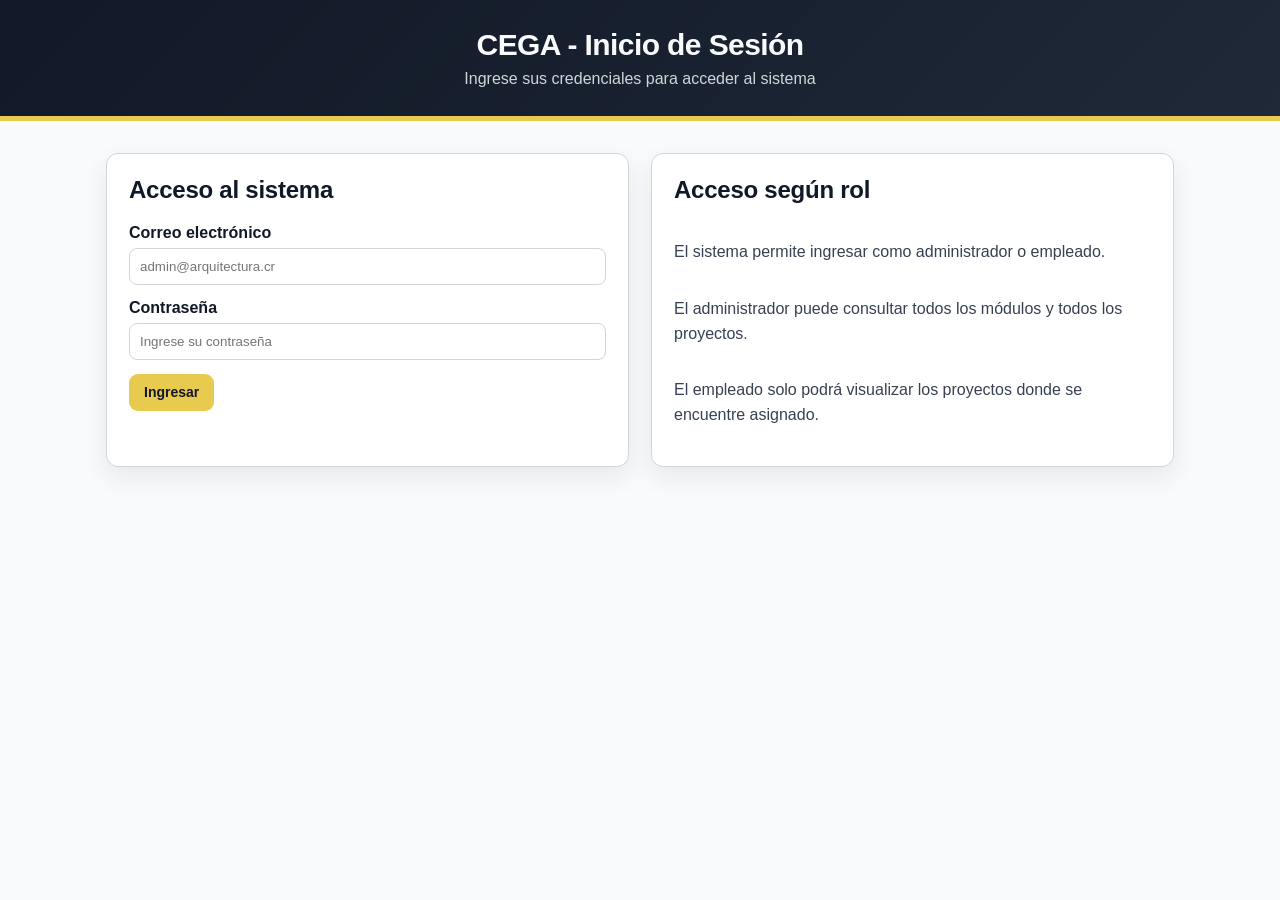
==== Arquitectura.API/wwwroot/frontend/login.html @ e9486610 "Inicio de sesion filtros aplicado a los roles" ====
﻿<!DOCTYPE html>
<html lang="es">
<head>
    <meta charset="UTF-8">
    <title>Login - CEGA</title>
    <link rel="stylesheet" href="css/styles.css">
</head>
<body>

    <header class="main-header">
        <h1>CEGA - Inicio de Sesión</h1>
        <p>Ingrese sus credenciales para acceder al sistema</p>
    </header>

    <main class="home-container">
        <section class="card">
            <h2>Acceso al sistema</h2>

            <div class="form-group">
                <label>Correo electrónico</label>
                <input type="email" id="email" placeholder="admin@arquitectura.cr">
            </div>

            <div class="form-group">
                <label>Contraseña</label>
                <input type="password" id="password" placeholder="Ingrese su contraseña">
            </div>

            <button class="btn-primary" onclick="iniciarSesion()">Ingresar</button>

            <p id="mensajeLogin" class="message"></p>
        </section>

        <section class="card">
            <h2>Acceso según rol</h2>
            <p>
                El sistema permite ingresar como administrador o empleado.
            </p>
            <p>
                El administrador puede consultar todos los módulos y todos los proyectos.
            </p>
            <p>
                El empleado solo podrá visualizar los proyectos donde se encuentre asignado.
            </p>
        </section>
    </main>

    <script src="js/auth.js"></script>

</body>
</html>
---- Arquitectura.API/wwwroot/frontend/css/styles.css ----
/* ============================================================
   CEGA - Frontend base
   Paleta oficial según DN01 Documento de Arquitectura
   Fuentes sugeridas: Inter / Roboto / Open Sans
   ============================================================ */

:root {
    --color-accent: #E8CA4E;
    --color-accent-soft: #F4DE8A;
    --color-dark: #111827;
    --color-dark-secondary: #1F2937;
    --color-muted: #374151;
    --color-bg: #F9FAFB;
    --color-border: #D1D5DB;
    --color-surface: #FFFFFF;
    --color-surface-alt: #F9FAFB;
    --color-text: #111827;
    --color-text-secondary: #374151;
    --color-success: #166534;
    --color-success-bg: #DCFCE7;
    --color-danger: #B91C1C;
    --color-danger-bg: #FEE2E2;
    --color-warning: #92400E;
    --color-warning-bg: #FEF3C7;
    --shadow-soft: 0 10px 24px rgba(17, 24, 39, 0.08);
    --radius: 12px;
}

:root[data-theme="dark"] {
    --color-bg: #111827;
    --color-surface: #1F2937;
    --color-surface-alt: #374151;
    --color-text: #F9FAFB;
    --color-text-secondary: #D1D5DB;
    --color-border: #374151;
    --color-muted: #D1D5DB;
    --color-success: #86EFAC;
    --color-success-bg: rgba(22, 101, 52, 0.24);
    --color-danger: #FCA5A5;
    --color-danger-bg: rgba(185, 28, 28, 0.22);
    --color-warning: #FDE68A;
    --color-warning-bg: rgba(146, 64, 14, 0.25);
    --shadow-soft: 0 10px 24px rgba(0, 0, 0, 0.32);
}

* {
    box-sizing: border-box;
}

html {
    min-height: 100%;
}

body {
    margin: 0;
    min-height: 100%;
    font-family: Inter, Roboto, "Open Sans", Arial, Helvetica, sans-serif;
    background: var(--color-bg);
    color: var(--color-text);
    transition: background-color 0.2s ease, color 0.2s ease;
}

.main-header {
    background: linear-gradient(135deg, var(--color-dark), var(--color-dark-secondary));
    color: #F9FAFB;
    padding: 28px 24px;
    text-align: center;
    border-bottom: 5px solid var(--color-accent);
}

.main-header h1 {
    margin: 0;
    font-size: 30px;
    font-weight: 800;
    letter-spacing: -0.02em;
}

.main-header p {
    margin: 8px 0 0;
    color: #D1D5DB;
}

.navbar {
    background: var(--color-surface);
    padding: 14px 24px;
    display: flex;
    align-items: center;
    gap: 12px;
    border-bottom: 1px solid var(--color-border);
    box-shadow: 0 2px 10px rgba(17, 24, 39, 0.04);
    position: sticky;
    top: 0;
    z-index: 10;
}

.navbar a {
    text-decoration: none;
    color: var(--color-dark-secondary);
    font-weight: 700;
    padding: 8px 10px;
    border-radius: 8px;
}

:root[data-theme="dark"] .navbar a {
    color: var(--color-accent-soft);
}

.navbar a:hover {
    background: var(--color-accent-soft);
    color: var(--color-dark);
}

.theme-toggle {
    margin-left: auto;
    width: 70px;
    min-width: 70px;
    height: 36px;
    border: 1px solid var(--color-border);
    background: var(--color-surface-alt);
    color: var(--color-text-secondary);
    border-radius: 999px;
    padding: 4px 8px;
    cursor: pointer;
    font-family: inherit;
    position: relative;
    display: inline-flex;
    align-items: center;
    justify-content: space-between;
    gap: 8px;
    box-shadow: inset 0 0 0 1px rgba(17, 24, 39, 0.04);
    overflow: hidden;
}

.theme-toggle:hover {
    border-color: var(--color-accent);
}

.theme-toggle__icon {
    position: relative;
    z-index: 2;
    width: 18px;
    height: 18px;
    display: inline-flex;
    align-items: center;
    justify-content: center;
    color: var(--color-text-secondary);
    pointer-events: none;
    transition: color 0.2s ease, opacity 0.2s ease;
}

.theme-toggle__icon svg {
    width: 16px;
    height: 16px;
    stroke: currentColor;
    fill: none;
    stroke-width: 2;
    stroke-linecap: round;
    stroke-linejoin: round;
}

.theme-toggle[data-theme-mode="light"] .theme-toggle__icon--sun,
.theme-toggle[data-theme-mode="dark"] .theme-toggle__icon--moon {
    color: var(--color-text);
}

.theme-toggle__knob {
    position: absolute;
    z-index: 1;
    top: 4px;
    left: 5px;
    width: 26px;
    height: 26px;
    border-radius: 999px;
    background: var(--color-surface);
    border: 1px solid var(--color-border);
    box-shadow: 0 3px 8px rgba(0, 0, 0, 0.18);
    transition: transform 0.2s ease;
}

:root[data-theme="dark"] .theme-toggle__knob {
    transform: translateX(33px);
}

.container {
    max-width: 1200px;
    margin: 28px auto;
    padding: 0 16px 36px;
}

.home-container {
    max-width: 1100px;
    margin: 32px auto;
    padding: 0 16px 40px;
    display: grid;
    grid-template-columns: repeat(auto-fit, minmax(260px, 1fr));
    gap: 22px;
}

.card,
.form-card,
.section-card,
.summary-card,
.table-container {
    background: var(--color-surface);
    border: 1px solid var(--color-border);
    box-shadow: var(--shadow-soft);
}

.card,
.form-card,
.section-card {
    padding: 22px;
    border-radius: var(--radius);
}

.card h2,
.form-card h2,
.section-card h2,
.actions h2,
.container h2 {
    margin-top: 0;
    color: var(--color-text);
    font-weight: 800;
    letter-spacing: -0.01em;
}

.card p,
.section-card p,
.form-card p {
    color: var(--color-text-secondary);
    line-height: 1.55;
}

.actions {
    display: flex;
    justify-content: space-between;
    align-items: center;
    margin-bottom: 18px;
    gap: 12px;
    flex-wrap: wrap;
}

.btn-primary,
.btn-secondary,
.btn-danger,
.btn-warning,
button.btn-primary,
button.btn-secondary,
button.btn-danger,
button.btn-warning {
    display: inline-block;
    padding: 10px 15px;
    border: none;
    border-radius: 9px;
    text-decoration: none;
    cursor: pointer;
    font-size: 14px;
    font-weight: 800;
    font-family: inherit;
    transition: transform 0.12s ease, filter 0.12s ease, background-color 0.12s ease;
}

.btn-primary {
    background: var(--color-accent);
    color: var(--color-dark);
}

.btn-secondary {
    background: var(--color-dark-secondary);
    color: #F9FAFB;
}

.btn-warning {
    background: var(--color-accent-soft);
    color: var(--color-dark);
}

.btn-danger {
    background: var(--color-danger);
    color: #FFFFFF;
}

.btn-primary:hover,
.btn-secondary:hover,
.btn-danger:hover,
.btn-warning:hover {
    filter: brightness(0.96);
    transform: translateY(-1px);
}

.table-container {
    overflow-x: auto;
    padding: 14px;
    border-radius: var(--radius);
}

table {
    width: 100%;
    border-collapse: collapse;
    background: var(--color-surface);
    color: var(--color-text);
}

th {
    background: var(--color-dark);
    color: #F9FAFB;
    font-weight: 800;
}

th, td {
    border: 1px solid var(--color-border);
    padding: 10px;
    text-align: left;
}

td {
    color: var(--color-text-secondary);
}

tr:nth-child(even) td {
    background: var(--color-surface-alt);
}

.form-card {
    max-width: 650px;
}

.forms-grid .form-card {
    max-width: none;
}

.form-group {
    margin-bottom: 14px;
}

label {
    display: block;
    font-weight: 800;
    margin-bottom: 6px;
    color: var(--color-text);
}

input,
textarea,
select {
    width: 100%;
    padding: 10px;
    border: 1px solid var(--color-border);
    border-radius: 8px;
    background: var(--color-surface);
    color: var(--color-text);
    font-family: inherit;
}

input:focus,
textarea:focus,
select:focus {
    outline: 3px solid rgba(232, 202, 78, 0.35);
    border-color: var(--color-accent);
}

textarea {
    min-height: 90px;
    resize: vertical;
}

.detail-grid {
    display: grid;
    grid-template-columns: 1fr 1fr;
    gap: 20px;
}

footer {
    text-align: center;
    padding: 18px 16px 24px;
    color: var(--color-text-secondary);
}

.message {
    margin-top: 12px;
    font-weight: 800;
}

.success {
    color: var(--color-success);
}

.error {
    color: var(--color-danger);
}

/* ============================================================
   Contabilidad / RNF-008
   ============================================================ */

.dashboard-grid {
    display: grid;
    grid-template-columns: repeat(auto-fit, minmax(180px, 1fr));
    gap: 18px;
    margin-bottom: 24px;
}

.summary-card {
    border-radius: var(--radius);
    padding: 20px;
    border-left: 6px solid var(--color-accent);
}

.summary-card h3 {
    margin: 0 0 10px;
    color: var(--color-text-secondary);
    font-size: 15px;
    font-weight: 800;
}

.summary-card p {
    margin: 0;
    color: var(--color-text);
    font-size: 22px;
    font-weight: 850;
}

.forms-grid,
.section-grid {
    display: grid;
    grid-template-columns: repeat(auto-fit, minmax(320px, 1fr));
    gap: 22px;
    margin-bottom: 24px;
}

.section-card {
    margin-bottom: 24px;
}

.token-box,
.form-inline {
    display: grid;
    grid-template-columns: repeat(auto-fit, minmax(210px, 1fr));
    gap: 14px;
    align-items: end;
}

.form-inline {
    margin-bottom: 14px;
}

.text-right {
    text-align: right;
}

.badge {
    display: inline-block;
    padding: 5px 10px;
    border-radius: 999px;
    background: var(--color-accent-soft);
    color: var(--color-dark);
    font-size: 12px;
    font-weight: 800;
}

hr {
    border: 0;
    border-top: 1px solid var(--color-border);
    margin: 18px 0;
}


/* Mejoras visuales: switch, textos largos y separación de botones */

.button-row,
.button-group,
.table-action-buttons,
.token-actions,
.inline-actions {
    display: flex;
    flex-wrap: wrap;
    gap: 10px;
    align-items: center;
}

.button-row {
    margin-top: 12px;
}

.table-action-buttons {
    align-items: flex-start;
    justify-content: flex-start;
}

.table-action-buttons .btn-primary,
.table-action-buttons .btn-warning,
.table-action-buttons .btn-secondary,
.table-action-buttons .btn-danger {
    margin: 0;
    white-space: nowrap;
}

.btn-primary,
.btn-secondary,
.btn-danger,
.btn-warning,
button.btn-primary,
button.btn-secondary,
button.btn-danger,
button.btn-warning {
    line-height: 1.2;
    white-space: nowrap;
}

.summary-card,
.card,
.form-card,
.section-card,
.table-container {
    min-width: 0;
}

.summary-card p {
    font-size: clamp(16px, 1.55vw, 22px);
    line-height: 1.15;
    overflow-wrap: normal;
    word-break: keep-all;
    white-space: nowrap;
}

.summary-card h3 {
    line-height: 1.25;
}

.dashboard-grid {
    grid-template-columns: repeat(auto-fit, minmax(200px, 1fr));
}

.forms-grid,
.section-grid {
    grid-template-columns: repeat(auto-fit, minmax(min(100%, 360px), 1fr));
}

.token-box {
    grid-template-columns: 1fr;
}

.token-box .form-group {
    margin-bottom: 0;
}

.token-actions .btn-primary,
.token-actions .btn-danger {
    min-width: 160px;
}

th, td {
    vertical-align: middle;
    overflow-wrap: break-word;
    word-break: normal;
}

.table-container table {
    min-width: 760px;
}

.form-card button,
.section-card > button,
.actions button {
    margin-top: 4px;
}

@media (max-width: 800px) {
    .home-container,
    .detail-grid,
    .forms-grid,
    .section-grid {
        grid-template-columns: 1fr;
    }

    .navbar {
        align-items: flex-start;
        flex-wrap: wrap;
    }

    .theme-toggle {
        margin-left: 0;
    }

    .table-container table {
        min-width: 700px;
    }

    .token-actions .btn-primary,
    .token-actions .btn-danger {
        flex: 1 1 160px;
    }
}


/* ============================================================
   Ajustes visuales finales - v8
   ============================================================ */

:root[data-theme="dark"] .navbar a:hover,
:root[data-theme="dark"] .navbar a:focus-visible {
    background: var(--color-accent);
    color: var(--color-dark);
}

:root[data-theme="dark"] .btn-danger,
:root[data-theme="dark"] button.btn-danger,
:root[data-theme="dark"] a.btn-danger {
    background: #B91C1C;
    color: #FFFFFF;
}

:root[data-theme="dark"] .btn-danger:hover,
:root[data-theme="dark"] button.btn-danger:hover,
:root[data-theme="dark"] a.btn-danger:hover {
    background: #991B1B;
    filter: none;
}

.home-container .card {
    display: flex;
    flex-direction: column;
    min-height: 250px;
}

.home-container .card h2 {
    white-space: nowrap;
    font-size: clamp(20px, 2.1vw, 24px);
}

.home-container .card p {
    flex: 1;
}

.home-container .card .btn-primary {
    align-self: flex-start;
    margin-top: auto;
}

.category-report-grid {
    grid-template-columns: 1fr;
    gap: 26px;
}

.category-report-grid .section-card {
    margin-bottom: 0;
}

.compact-table {
    overflow-x: visible;
}

.compact-table table {
    min-width: 0;
    table-layout: fixed;
}

.compact-table th,
.compact-table td {
    white-space: normal;
    overflow-wrap: anywhere;
}

.compact-table .text-right,
.compact-table td:last-child,
.compact-table th:last-child {
    text-align: right;
}

.detail-grid {
    gap: 34px;
    align-items: start;
    margin-top: 28px;
}

.detail-grid .card {
    min-height: 330px;
}

main.container > .card + .detail-grid {
    margin-top: 30px;
}

#tablaProyectos .btn-danger {
    display: inline-flex !important;
    align-items: center;
    justify-content: center;
}

@media (max-width: 900px) {
    .home-container .card h2 {
        white-space: normal;
    }

    .compact-table {
        overflow-x: auto;
    }
}
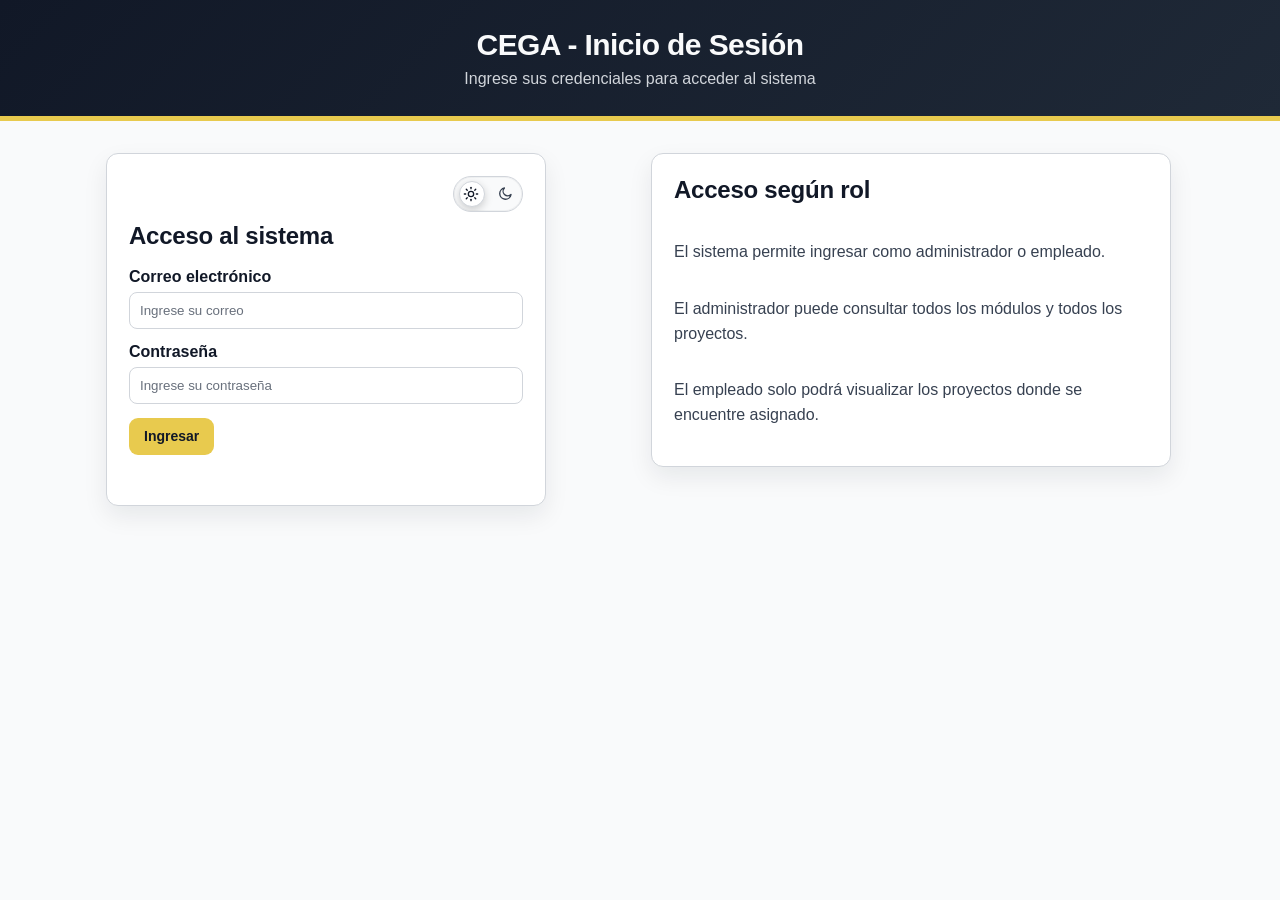
==== commit 2f18861e: "Se agrego el control de acceso por rol en tareas Se protegió el módulo de Tareas con autenticación J" ====
--- a/Arquitectura.API/wwwroot/frontend/login.html
+++ b/Arquitectura.API/wwwroot/frontend/login.html
@@ -1,9 +1,10 @@
-﻿<!DOCTYPE html>
+<!DOCTYPE html>
 <html lang="es">
 <head>
     <meta charset="UTF-8">
     <title>Login - CEGA</title>
-    <link rel="stylesheet" href="css/styles.css">
+    <script src="js/theme.js?v=17"></script>
+    <link rel="stylesheet" href="css/styles.css?v=17">
 </head>
 <body>
 
@@ -12,13 +13,16 @@
         <p>Ingrese sus credenciales para acceder al sistema</p>
     </header>
 
-    <main class="home-container">
-        <section class="card">
+    <main class="home-container login-layout">
+        <section class="card login-card">
+            <div class="login-theme-row">
+                <button class="theme-toggle" type="button" data-theme-toggle>Modo oscuro</button>
+            </div>
             <h2>Acceso al sistema</h2>
 
             <div class="form-group">
                 <label>Correo electrónico</label>
-                <input type="email" id="email" placeholder="admin@arquitectura.cr">
+                <input type="email" id="email" placeholder="Ingrese su correo">
             </div>
 
             <div class="form-group">
@@ -31,7 +35,7 @@
             <p id="mensajeLogin" class="message"></p>
         </section>
 
-        <section class="card">
+        <section class="card login-help-card">
             <h2>Acceso según rol</h2>
             <p>
                 El sistema permite ingresar como administrador o empleado.
@@ -45,7 +49,7 @@
         </section>
     </main>
 
-    <script src="js/auth.js"></script>
+    <script src="js/auth.js?v=17"></script>
 
 </body>
 </html>
--- a/Arquitectura.API/wwwroot/frontend/css/styles.css
+++ b/Arquitectura.API/wwwroot/frontend/css/styles.css
@@ -696,3 +696,283 @@
         overflow-x: auto;
     }
 }
+
+
+/* ============================================================
+   Ajustes v16 - Header, sesión y login
+   ============================================================ */
+
+.navbar {
+    min-height: 62px;
+    padding: 12px 26px;
+    gap: 10px;
+    flex-wrap: nowrap;
+}
+
+.navbar a {
+    color: var(--color-text);
+    line-height: 1;
+}
+
+:root[data-theme="dark"] .navbar a {
+    color: #F4DE8A;
+}
+
+.navbar a:hover {
+    background: rgba(232, 202, 78, 0.18);
+    color: var(--color-text);
+}
+
+:root[data-theme="dark"] .navbar a:hover {
+    background: rgba(244, 222, 138, 0.18);
+    color: #FFFFFF;
+}
+
+.navbar .theme-toggle {
+    margin-left: auto;
+    flex: 0 0 auto;
+}
+
+#usuarioSesion {
+    margin-left: 8px !important;
+    display: flex;
+    align-items: center;
+    justify-content: flex-end;
+    gap: 12px;
+    flex: 0 0 auto;
+    min-width: 0;
+}
+
+.session-box {
+    display: flex;
+    align-items: center;
+    gap: 12px;
+    padding: 6px 8px 6px 12px;
+    border-radius: 999px;
+    background: rgba(232, 202, 78, 0.10);
+    border: 1px solid rgba(232, 202, 78, 0.28);
+    white-space: nowrap;
+}
+
+:root[data-theme="dark"] .session-box {
+    background: rgba(244, 222, 138, 0.09);
+    border-color: rgba(244, 222, 138, 0.22);
+}
+
+.session-user {
+    display: flex;
+    align-items: baseline;
+    gap: 6px;
+    color: var(--color-text);
+    font-size: 14px;
+}
+
+.session-name {
+    font-weight: 850;
+}
+
+.session-role {
+    color: var(--color-text-secondary);
+    font-weight: 700;
+}
+
+.session-separator {
+    color: var(--color-border);
+}
+
+.session-box .btn-danger {
+    padding: 8px 13px;
+    border-radius: 9px;
+    font-size: 13px;
+    background: #DC2626;
+    color: #FFFFFF;
+}
+
+.session-box .btn-danger:hover {
+    background: #B91C1C;
+}
+
+.login-theme-row {
+    display: flex;
+    justify-content: flex-end;
+    margin-bottom: 14px;
+}
+
+.login-card {
+    max-width: 440px;
+}
+
+.login-card h2 {
+    margin-bottom: 18px;
+}
+
+.login-layout {
+    align-items: start;
+}
+
+.login-help-card {
+    max-width: 520px;
+}
+
+@media (max-width: 820px) {
+    .navbar {
+        flex-wrap: wrap;
+        justify-content: center;
+    }
+
+    .navbar .theme-toggle {
+        margin-left: 0;
+    }
+
+    #usuarioSesion {
+        width: 100%;
+        justify-content: center;
+        margin-left: 0 !important;
+    }
+
+    .session-box {
+        flex-wrap: wrap;
+        justify-content: center;
+        border-radius: 14px;
+        width: 100%;
+    }
+
+    .session-user {
+        white-space: normal;
+        text-align: center;
+    }
+}
+
+
+
+/* ============================================================
+   Ajustes v17 - Header, sesión y footer profesional
+   ============================================================ */
+
+.navbar {
+    display: flex;
+    align-items: center;
+    justify-content: space-between;
+    gap: 18px;
+    padding: 12px 24px;
+}
+
+.navbar-left {
+    display: flex;
+    align-items: center;
+    gap: 14px;
+    flex-wrap: wrap;
+}
+
+.navbar-right {
+    margin-left: auto;
+    display: flex;
+    align-items: center;
+    justify-content: flex-end;
+    gap: 12px;
+    min-width: 0;
+}
+
+.navbar-right .theme-toggle,
+.login-theme-row .theme-toggle {
+    margin-left: 0;
+}
+
+#usuarioSesion {
+    margin-left: 0;
+    display: flex;
+    align-items: center;
+    justify-content: flex-end;
+}
+
+.session-box {
+    display: flex;
+    align-items: center;
+    gap: 12px;
+    background: rgba(232, 202, 78, 0.08);
+    border: 1px solid rgba(232, 202, 78, 0.18);
+    border-radius: 999px;
+    padding: 6px 8px 6px 14px;
+    white-space: nowrap;
+}
+
+.session-user {
+    display: flex;
+    align-items: center;
+    gap: 7px;
+    color: var(--color-text);
+    font-size: 14px;
+}
+
+.session-name {
+    font-weight: 800;
+}
+
+.session-role {
+    color: var(--color-text-secondary);
+    font-weight: 700;
+}
+
+.session-separator {
+    color: var(--color-border);
+}
+
+.session-box .btn-danger {
+    padding: 8px 14px;
+    border-radius: 999px;
+    font-size: 14px;
+    line-height: 1;
+}
+
+.theme-toggle {
+    flex: 0 0 auto;
+}
+
+footer {
+    margin-top: 40px;
+    padding: 22px 16px;
+    text-align: center;
+    color: var(--color-text-secondary);
+    border-top: 1px solid var(--color-border);
+    background: var(--color-surface);
+    font-weight: 600;
+}
+
+footer p {
+    margin: 0;
+}
+
+.login-theme-row {
+    display: flex;
+    justify-content: flex-end;
+    margin-bottom: 10px;
+}
+
+.login-card input::placeholder {
+    color: var(--color-text-secondary);
+    opacity: 0.75;
+}
+
+@media (max-width: 820px) {
+    .navbar {
+        align-items: flex-start;
+    }
+
+    .navbar-left,
+    .navbar-right {
+        width: 100%;
+        justify-content: space-between;
+    }
+
+    .navbar-right {
+        margin-left: 0;
+        flex-wrap: wrap;
+    }
+
+    .session-box {
+        border-radius: 14px;
+        flex-wrap: wrap;
+        justify-content: flex-end;
+        white-space: normal;
+    }
+}
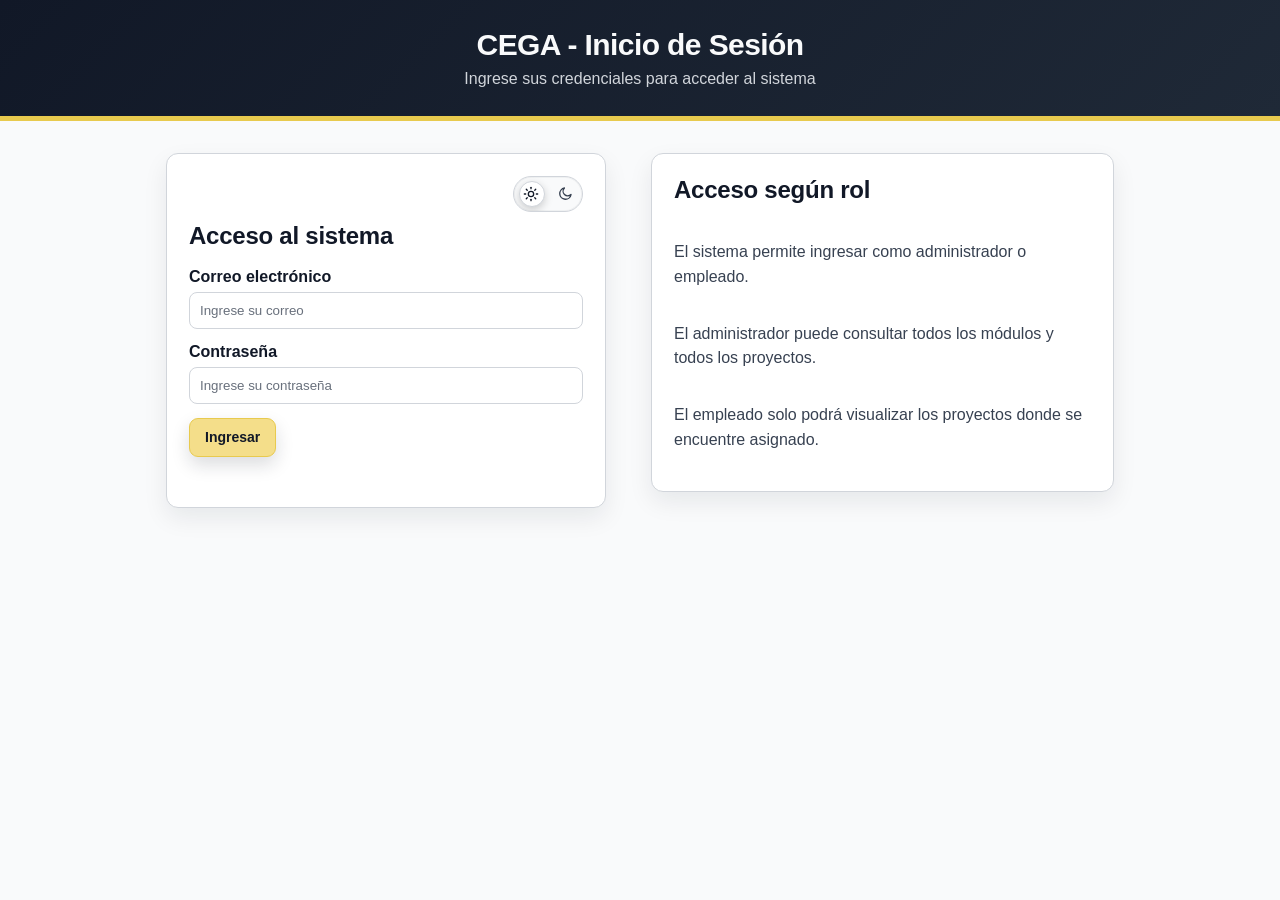
==== commit f5887040: "Finaliza script SQL, Azure SQL y rediseño visual del frontend Se rediseñó el inicio como dashboard a" ====
--- a/Arquitectura.API/wwwroot/frontend/login.html
+++ b/Arquitectura.API/wwwroot/frontend/login.html
@@ -3,8 +3,8 @@
 <head>
     <meta charset="UTF-8">
     <title>Login - CEGA</title>
-    <script src="js/theme.js?v=17"></script>
-    <link rel="stylesheet" href="css/styles.css?v=17">
+    <script src="js/theme.js?v=37"></script>
+    <link rel="stylesheet" href="css/styles.css?v=37">
 </head>
 <body>
 
@@ -49,7 +49,7 @@
         </section>
     </main>
 
-    <script src="js/auth.js?v=17"></script>
+    <script src="js/auth.js?v=37"></script>
 
 </body>
 </html>
--- a/Arquitectura.API/wwwroot/frontend/css/styles.css
+++ b/Arquitectura.API/wwwroot/frontend/css/styles.css
@@ -976,3 +976,1781 @@
         white-space: normal;
     }
 }
+
+
+/* ============================================================
+   Ajustes v23 - Proyectos completos, contabilidad empleados e inicio
+   ============================================================ */
+
+.home-container {
+    max-width: 980px;
+    grid-template-columns: repeat(auto-fit, minmax(320px, 1fr));
+}
+
+.home-container .card {
+    min-height: 230px;
+}
+
+.project-full-view .container {
+    max-width: 1400px;
+}
+
+.project-full-view .form-card,
+.project-full-view .card,
+.project-full-view .section-card {
+    width: 100%;
+}
+
+.project-full-view .detail-grid,
+.project-detail-full {
+    grid-template-columns: 1fr;
+}
+
+.project-full-view .table-container {
+    overflow-x: visible;
+}
+
+.project-full-view .table-container table {
+    min-width: 0;
+    table-layout: auto;
+}
+
+.project-full-view th,
+.project-full-view td {
+    white-space: normal;
+    overflow-wrap: anywhere;
+}
+
+#seccionRegistroMovimientos {
+    margin-top: 24px;
+}
+
+.btn-small {
+    padding: 7px 10px !important;
+    font-size: 12px !important;
+    border-radius: 8px !important;
+}
+
+.table-container td .btn-small {
+    margin: 2px 0;
+}
+
+@media (max-width: 900px) {
+    .project-full-view .table-container {
+        overflow-x: auto;
+    }
+
+    .project-full-view .table-container table {
+        min-width: 700px;
+    }
+}
+
+
+/* ============================================================
+   Ajustes v24 - Inicio, crear proyecto y vista completa
+   ============================================================ */
+
+.home-clean {
+    max-width: 980px;
+    justify-content: center;
+}
+
+.home-clean .card {
+    min-height: 230px;
+}
+
+.project-page-container {
+    max-width: 1400px;
+    width: 100%;
+    margin-left: auto;
+    margin-right: auto;
+}
+
+.project-create-view .project-create-card {
+    max-width: none;
+    width: 100%;
+    margin: 0 auto;
+}
+
+.section-heading h2 {
+    margin-bottom: 6px;
+}
+
+.section-heading p {
+    margin-top: 0;
+}
+
+.section-heading-spaced {
+    margin-top: 28px;
+}
+
+.project-form-grid {
+    display: grid;
+    grid-template-columns: minmax(260px, 1fr) minmax(220px, 360px);
+    gap: 18px 24px;
+    align-items: start;
+}
+
+.project-form-grid .full-span {
+    grid-column: 1 / -1;
+}
+
+.project-create-view textarea {
+    min-height: 135px;
+}
+
+.project-create-view .project-table-container,
+.project-full-view .table-container {
+    width: 100%;
+    overflow-x: visible;
+}
+
+.project-create-view .project-table-container table,
+.project-full-view .table-container table {
+    min-width: 0;
+    width: 100%;
+    table-layout: auto;
+}
+
+.project-create-view .project-table-container th,
+.project-create-view .project-table-container td,
+.project-full-view .table-container th,
+.project-full-view .table-container td {
+    white-space: normal;
+    overflow-wrap: anywhere;
+}
+
+.project-actions-row {
+    margin-top: 18px;
+    display: flex;
+    align-items: center;
+    gap: 12px;
+    flex-wrap: wrap;
+}
+
+@media (max-width: 900px) {
+    .project-form-grid {
+        grid-template-columns: 1fr;
+    }
+
+    .project-create-view .project-table-container,
+    .project-full-view .table-container {
+        overflow-x: auto;
+    }
+
+    .project-create-view .project-table-container table,
+    .project-full-view .table-container table {
+        min-width: 700px;
+    }
+}
+
+
+/* ============================================================
+   Ajustes v25 - Footer siempre al pie de la página
+   ============================================================ */
+
+html {
+    min-height: 100%;
+}
+
+body {
+    min-height: 100vh;
+    display: flex;
+    flex-direction: column;
+}
+
+.main-header,
+.navbar,
+footer {
+    flex-shrink: 0;
+}
+
+main,
+.container,
+.home-container {
+    flex: 1 0 auto;
+}
+
+footer {
+    margin-top: auto;
+}
+
+
+/* ============================================================
+   Ajustes v26 - Evitar cards estiradas en Inicio
+   ============================================================ */
+
+.home-container.home-clean {
+    flex: 1 0 auto;
+    align-content: start;
+    align-items: start;
+    padding-top: 28px;
+}
+
+.home-container.home-clean .card {
+    min-height: 230px;
+    height: auto;
+    align-self: start;
+}
+
+.home-container.home-clean .card p {
+    flex: 0 0 auto;
+}
+
+.home-container.home-clean .card .btn-primary {
+    margin-top: 24px;
+}
+
+
+/* ============================================================
+   Ajustes v27 - Formularios anchos y sin slider innecesario
+   ============================================================ */
+
+.wide-form-view .container,
+.project-full-view .container {
+    max-width: 1400px;
+    width: 100%;
+    margin-left: auto;
+    margin-right: auto;
+}
+
+.wide-form-card,
+.project-edit-card {
+    max-width: none !important;
+    width: 100%;
+    margin: 0 auto;
+}
+
+.wide-form-grid,
+.project-edit-grid {
+    display: grid;
+    grid-template-columns: repeat(2, minmax(260px, 1fr));
+    gap: 18px 24px;
+    align-items: start;
+}
+
+.wide-form-grid .full-span,
+.project-edit-grid .full-span {
+    grid-column: 1 / -1;
+}
+
+.wide-form-view textarea,
+.project-full-view textarea {
+    min-height: 135px;
+}
+
+.form-actions-row {
+    margin-top: 18px;
+    display: flex;
+    align-items: center;
+    gap: 12px;
+    flex-wrap: wrap;
+}
+
+.wide-form-view .table-container,
+.project-full-view .table-container {
+    width: 100%;
+    overflow-x: visible;
+}
+
+.wide-form-view .table-container table,
+.project-full-view .table-container table {
+    min-width: 0;
+    width: 100%;
+    table-layout: auto;
+}
+
+.wide-form-view .table-container th,
+.wide-form-view .table-container td,
+.project-full-view .table-container th,
+.project-full-view .table-container td {
+    white-space: normal;
+    overflow-wrap: anywhere;
+}
+
+.document-card {
+    margin-top: 24px;
+}
+
+@media (max-width: 900px) {
+    .wide-form-grid,
+    .project-edit-grid {
+        grid-template-columns: 1fr;
+    }
+
+    .wide-form-view .table-container,
+    .project-full-view .table-container {
+        overflow-x: auto;
+    }
+
+    .wide-form-view .table-container table,
+    .project-full-view .table-container table {
+        min-width: 700px;
+    }
+}
+
+
+/* ============================================================
+   Ajustes v28 - Dashboard analítico
+   ============================================================ */
+
+.dashboard-analytics-page .main-header {
+    display: none;
+}
+
+.dashboard-analytics-page {
+    background:
+        radial-gradient(circle at top left, rgba(232, 202, 78, 0.10), transparent 34%),
+        var(--color-bg);
+}
+
+.dashboard-navbar {
+    position: sticky;
+    top: 0;
+}
+
+.dashboard-shell {
+    width: min(1480px, calc(100% - 40px));
+    margin: 0 auto;
+    padding: 28px 0 46px;
+    flex: 1 0 auto;
+}
+
+.dashboard-hero {
+    display: flex;
+    align-items: center;
+    justify-content: space-between;
+    gap: 24px;
+    padding: 26px;
+    border-radius: 22px;
+    background:
+        linear-gradient(135deg, rgba(232, 202, 78, 0.16), transparent 38%),
+        linear-gradient(135deg, var(--color-surface), var(--color-surface-alt));
+    border: 1px solid var(--color-border);
+    box-shadow: var(--shadow-soft);
+    margin-bottom: 22px;
+}
+
+.dashboard-hero .eyebrow {
+    margin: 0 0 8px;
+    color: var(--color-accent);
+    font-weight: 900;
+    letter-spacing: 0.08em;
+    text-transform: uppercase;
+    font-size: 12px;
+}
+
+.dashboard-hero h1 {
+    margin: 0;
+    font-size: clamp(28px, 3vw, 44px);
+    letter-spacing: -0.04em;
+    color: var(--color-text);
+}
+
+.dashboard-hero p {
+    margin: 8px 0 0;
+    color: var(--color-text-secondary);
+    max-width: 700px;
+}
+
+.dashboard-hero-actions {
+    display: flex;
+    gap: 12px;
+    flex-wrap: wrap;
+    justify-content: flex-end;
+}
+
+.analytics-kpi-grid {
+    display: grid;
+    grid-template-columns: repeat(5, minmax(180px, 1fr));
+    gap: 16px;
+    margin-bottom: 18px;
+}
+
+.analytics-kpi-card {
+    display: flex;
+    gap: 14px;
+    align-items: flex-start;
+    padding: 18px;
+    border-radius: 18px;
+    background: var(--color-surface);
+    border: 1px solid var(--color-border);
+    box-shadow: var(--shadow-soft);
+    min-width: 0;
+}
+
+.analytics-kpi-highlight {
+    background:
+        linear-gradient(135deg, rgba(232, 202, 78, 0.85), rgba(244, 222, 138, 0.88));
+    color: #111827;
+    border-color: rgba(232, 202, 78, 0.75);
+}
+
+.analytics-kpi-card p {
+    margin: 0 0 6px;
+    color: var(--color-text-secondary);
+    font-weight: 800;
+    font-size: 13px;
+}
+
+.analytics-kpi-highlight p,
+.analytics-kpi-highlight small {
+    color: rgba(17, 24, 39, 0.72);
+}
+
+.analytics-kpi-card h2 {
+    margin: 0;
+    font-size: clamp(22px, 2vw, 30px);
+    color: inherit;
+    letter-spacing: -0.03em;
+    white-space: nowrap;
+}
+
+.analytics-kpi-card small {
+    display: block;
+    margin-top: 7px;
+    color: var(--color-text-secondary);
+    font-weight: 700;
+    line-height: 1.3;
+}
+
+.kpi-icon {
+    width: 38px;
+    height: 38px;
+    border-radius: 14px;
+    display: inline-flex;
+    align-items: center;
+    justify-content: center;
+    background: rgba(232, 202, 78, 0.16);
+    color: var(--color-accent);
+    font-weight: 900;
+    flex: 0 0 auto;
+}
+
+.kpi-success {
+    background: var(--color-success-bg);
+    color: var(--color-success);
+}
+
+.kpi-danger {
+    background: var(--color-danger-bg);
+    color: var(--color-danger);
+}
+
+.analytics-layout {
+    display: grid;
+    grid-template-columns: 1.35fr 0.85fr 0.85fr;
+    gap: 18px;
+    align-items: start;
+}
+
+.analytics-panel {
+    background: var(--color-surface);
+    border: 1px solid var(--color-border);
+    box-shadow: var(--shadow-soft);
+    border-radius: 18px;
+    padding: 18px;
+    min-width: 0;
+}
+
+.analytics-panel-wide {
+    grid-column: span 2;
+}
+
+.panel-header {
+    display: flex;
+    align-items: flex-start;
+    justify-content: space-between;
+    gap: 12px;
+    margin-bottom: 14px;
+}
+
+.panel-header h2 {
+    margin: 0 0 4px;
+    font-size: 18px;
+    color: var(--color-text);
+    letter-spacing: -0.02em;
+}
+
+.panel-header p {
+    margin: 0;
+    color: var(--color-text-secondary);
+    font-size: 13px;
+    line-height: 1.35;
+}
+
+.panel-header a,
+.panel-badge {
+    font-size: 12px;
+    font-weight: 900;
+    color: var(--color-dark);
+    background: var(--color-accent);
+    border-radius: 999px;
+    padding: 7px 10px;
+    text-decoration: none;
+    white-space: nowrap;
+}
+
+.chart-box {
+    height: 315px;
+    position: relative;
+}
+
+.chart-box-small {
+    height: 265px;
+}
+
+.analytics-table-wrap {
+    overflow-x: auto;
+}
+
+.analytics-table {
+    min-width: 620px;
+    width: 100%;
+    border-collapse: collapse;
+}
+
+.analytics-table th {
+    background: transparent;
+    color: var(--color-text-secondary);
+    border: none;
+    border-bottom: 1px solid var(--color-border);
+    font-size: 12px;
+    text-transform: uppercase;
+    letter-spacing: 0.04em;
+}
+
+.analytics-table td {
+    border: none;
+    border-bottom: 1px solid var(--color-border);
+    color: var(--color-text);
+}
+
+.analytics-table td small {
+    display: block;
+    margin-top: 4px;
+    color: var(--color-text-secondary);
+}
+
+.analytics-status {
+    display: inline-flex;
+    padding: 6px 9px;
+    border-radius: 999px;
+    background: rgba(232, 202, 78, 0.14);
+    color: var(--color-text);
+    font-weight: 800;
+    font-size: 12px;
+}
+
+.activity-list,
+.status-list {
+    display: flex;
+    flex-direction: column;
+    gap: 12px;
+}
+
+.activity-item {
+    display: grid;
+    grid-template-columns: auto 1fr auto;
+    gap: 12px;
+    align-items: start;
+    padding: 12px;
+    border-radius: 14px;
+    background: var(--color-surface-alt);
+    border: 1px solid var(--color-border);
+}
+
+.activity-item strong {
+    color: var(--color-text);
+}
+
+.activity-item p,
+.activity-item small {
+    margin: 3px 0 0;
+    color: var(--color-text-secondary);
+    line-height: 1.25;
+}
+
+.activity-item b {
+    color: var(--color-text);
+    white-space: nowrap;
+}
+
+.activity-dot {
+    width: 12px;
+    height: 12px;
+    border-radius: 999px;
+    margin-top: 4px;
+    background: var(--color-accent);
+}
+
+.activity-income {
+    background: var(--color-success);
+}
+
+.activity-expense {
+    background: var(--color-danger);
+}
+
+.status-row {
+    display: flex;
+    justify-content: space-between;
+    align-items: center;
+    gap: 12px;
+    padding: 14px;
+    border-radius: 14px;
+    background: var(--color-surface-alt);
+    border: 1px solid var(--color-border);
+    color: var(--color-text);
+    font-weight: 800;
+}
+
+.status-row strong {
+    background: var(--color-accent);
+    color: var(--color-dark);
+    min-width: 34px;
+    height: 34px;
+    border-radius: 999px;
+    display: inline-flex;
+    align-items: center;
+    justify-content: center;
+}
+
+:root[data-theme="dark"] .dashboard-analytics-page {
+    background:
+        radial-gradient(circle at top left, rgba(232, 202, 78, 0.12), transparent 35%),
+        linear-gradient(135deg, #0B1220, #111827 60%, #0F172A);
+}
+
+:root[data-theme="dark"] .dashboard-hero {
+    background:
+        linear-gradient(135deg, rgba(232, 202, 78, 0.13), transparent 38%),
+        linear-gradient(135deg, rgba(31, 41, 55, 0.98), rgba(17, 24, 39, 0.95));
+}
+
+@media (max-width: 1180px) {
+    .analytics-kpi-grid {
+        grid-template-columns: repeat(2, minmax(220px, 1fr));
+    }
+
+    .analytics-layout {
+        grid-template-columns: 1fr 1fr;
+    }
+
+    .analytics-panel-wide {
+        grid-column: span 2;
+    }
+}
+
+@media (max-width: 760px) {
+    .dashboard-shell {
+        width: min(100% - 24px, 1480px);
+        padding-top: 18px;
+    }
+
+    .dashboard-hero {
+        flex-direction: column;
+        align-items: flex-start;
+    }
+
+    .analytics-kpi-grid,
+    .analytics-layout {
+        grid-template-columns: 1fr;
+    }
+
+    .analytics-panel-wide {
+        grid-column: span 1;
+    }
+
+    .chart-box,
+    .chart-box-small {
+        height: 260px;
+    }
+}
+
+
+/* ============================================================
+   Ajustes v29 - Estilo profesional para módulos y sin emoticonos
+   ============================================================ */
+
+.module-hidden-header {
+    display: none;
+}
+
+.metric-icon {
+    width: 42px;
+    height: 42px;
+    border-radius: 14px;
+    display: inline-flex;
+    align-items: center;
+    justify-content: center;
+    color: var(--color-accent);
+    background: color-mix(in srgb, var(--color-accent) 16%, transparent);
+    border: 1px solid color-mix(in srgb, var(--color-accent) 38%, transparent);
+    flex: 0 0 auto;
+}
+
+.metric-icon svg {
+    width: 23px;
+    height: 23px;
+    stroke: currentColor;
+    fill: none;
+    stroke-width: 2;
+    stroke-linecap: round;
+    stroke-linejoin: round;
+}
+
+.analytics-kpi-highlight .metric-icon {
+    color: #111827;
+    background: rgba(17, 24, 39, 0.08);
+    border-color: rgba(17, 24, 39, 0.18);
+}
+
+.icon-income {
+    color: var(--color-success);
+    background: var(--color-success-bg);
+    border-color: color-mix(in srgb, var(--color-success) 32%, transparent);
+}
+
+.icon-expense {
+    color: var(--color-danger);
+    background: var(--color-danger-bg);
+    border-color: color-mix(in srgb, var(--color-danger) 32%, transparent);
+}
+
+.module-page {
+    background:
+        radial-gradient(circle at top left, rgba(232, 202, 78, 0.08), transparent 32%),
+        var(--color-bg);
+}
+
+.module-shell {
+    width: min(1480px, calc(100% - 40px));
+    margin: 0 auto;
+    padding: 26px 0 46px;
+}
+
+.module-hero {
+    display: flex;
+    align-items: center;
+    justify-content: space-between;
+    gap: 22px;
+    margin-bottom: 20px;
+    padding: 24px 26px;
+    border: 1px solid var(--color-border);
+    border-radius: 22px;
+    background:
+        linear-gradient(135deg, rgba(232, 202, 78, 0.14), transparent 42%),
+        linear-gradient(135deg, var(--color-surface), var(--color-surface-alt));
+    box-shadow: var(--shadow-soft);
+}
+
+.module-hero .eyebrow {
+    margin: 0 0 8px;
+    color: var(--color-accent);
+    font-size: 12px;
+    font-weight: 900;
+    letter-spacing: 0.08em;
+    text-transform: uppercase;
+}
+
+.module-hero h1 {
+    margin: 0;
+    color: var(--color-text);
+    font-size: clamp(26px, 2.5vw, 38px);
+    letter-spacing: -0.04em;
+}
+
+.module-hero p {
+    margin: 8px 0 0;
+    color: var(--color-text-secondary);
+    max-width: 760px;
+}
+
+.module-page .form-card,
+.module-page .section-card,
+.module-page .card,
+.module-page .table-container,
+.module-page .analytics-panel {
+    border-radius: 18px;
+}
+
+.module-page .form-card,
+.module-page .section-card,
+.module-page .card {
+    background: var(--color-surface);
+    border: 1px solid var(--color-border);
+    box-shadow: var(--shadow-soft);
+}
+
+.module-page .form-card {
+    max-width: none;
+}
+
+.module-table {
+    padding: 0;
+    overflow-x: auto;
+    border-radius: 16px;
+    box-shadow: none;
+}
+
+.module-table table {
+    min-width: 900px;
+}
+
+.module-page table th {
+    background: transparent;
+    color: var(--color-text-secondary);
+    border-top: none;
+    border-left: none;
+    border-right: none;
+    border-bottom: 1px solid var(--color-border);
+    font-size: 12px;
+    text-transform: uppercase;
+    letter-spacing: 0.04em;
+}
+
+.module-page table td {
+    border-left: none;
+    border-right: none;
+    border-color: var(--color-border);
+}
+
+.module-page tr:nth-child(even) td {
+    background: color-mix(in srgb, var(--color-surface-alt) 78%, transparent);
+}
+
+.project-module-page .btn-primary,
+.accounting-module-page .btn-primary,
+.project-module-page .btn-secondary,
+.accounting-module-page .btn-secondary,
+.project-module-page .btn-warning,
+.accounting-module-page .btn-warning {
+    box-shadow: 0 8px 18px rgba(17, 24, 39, 0.10);
+}
+
+.project-module-page .detail-grid,
+.project-detail-full {
+    grid-template-columns: 1fr 1fr;
+}
+
+.project-module-page.project-full-view .detail-grid.project-detail-full {
+    grid-template-columns: 1fr 1fr;
+}
+
+.accounting-module-page .dashboard-grid {
+    margin-top: 0;
+}
+
+.accounting-module-page .summary-card {
+    border-radius: 18px;
+    border-left: 0;
+    border-top: 4px solid var(--color-accent);
+}
+
+.accounting-module-page .forms-grid,
+.accounting-module-page .section-grid {
+    gap: 18px;
+}
+
+.accounting-module-page .table-container {
+    padding: 0;
+    overflow-x: auto;
+}
+
+.accounting-module-page .table-container table {
+    min-width: 900px;
+}
+
+:root[data-theme="dark"] .module-page {
+    background:
+        radial-gradient(circle at top left, rgba(232, 202, 78, 0.10), transparent 34%),
+        linear-gradient(135deg, #0B1220, #111827 60%, #0F172A);
+}
+
+:root[data-theme="dark"] .module-hero {
+    background:
+        linear-gradient(135deg, rgba(232, 202, 78, 0.12), transparent 42%),
+        linear-gradient(135deg, rgba(31, 41, 55, 0.98), rgba(17, 24, 39, 0.96));
+}
+
+@media (max-width: 980px) {
+    .module-shell {
+        width: min(100% - 24px, 1480px);
+    }
+
+    .module-hero {
+        flex-direction: column;
+        align-items: flex-start;
+    }
+
+    .project-module-page .detail-grid,
+    .project-detail-full,
+    .project-module-page.project-full-view .detail-grid.project-detail-full {
+        grid-template-columns: 1fr;
+    }
+}
+
+
+/* ============================================================
+   Ajustes v30 - Leyenda de gráfico con check activo/inactivo
+   ============================================================ */
+
+.chart-toggle-legend {
+    display: flex;
+    align-items: center;
+    justify-content: center;
+    gap: 14px;
+    flex-wrap: wrap;
+    margin: 4px 0 8px;
+}
+
+.chart-toggle-item {
+    display: inline-flex;
+    align-items: center;
+    gap: 7px;
+    border: 0;
+    background: transparent;
+    color: var(--color-text);
+    font-family: inherit;
+    font-weight: 800;
+    font-size: 13px;
+    cursor: pointer;
+    padding: 5px 8px;
+    border-radius: 999px;
+}
+
+.chart-toggle-item:hover {
+    background: var(--color-surface-alt);
+}
+
+.chart-toggle-check {
+    width: 18px;
+    height: 18px;
+    border-radius: 999px;
+    border: 2px solid var(--legend-color, var(--color-accent));
+    display: inline-flex;
+    align-items: center;
+    justify-content: center;
+    color: var(--legend-color, var(--color-accent));
+    background: transparent;
+    transition: background-color 0.2s ease, opacity 0.2s ease, transform 0.2s ease;
+}
+
+.chart-toggle-check svg {
+    width: 13px;
+    height: 13px;
+    stroke: currentColor;
+    fill: none;
+    stroke-width: 3;
+    stroke-linecap: round;
+    stroke-linejoin: round;
+    opacity: 1;
+}
+
+.chart-toggle-item:not(.is-active) {
+    opacity: 0.58;
+}
+
+.chart-toggle-item:not(.is-active) .chart-toggle-check svg {
+    opacity: 0;
+}
+
+.chart-toggle-item.is-active .chart-toggle-check {
+    background: color-mix(in srgb, var(--legend-color, var(--color-accent)) 16%, transparent);
+}
+
+.chart-toggle-item:active .chart-toggle-check {
+    transform: scale(0.92);
+}
+
+
+/* ============================================================
+   Ajustes v31 - Dashboard final y alineación de módulos
+   ============================================================ */
+
+.dashboard-brand-nav {
+    min-width: 110px;
+}
+
+.dashboard-hero {
+    align-items: stretch;
+}
+
+.dashboard-hero > div:first-child {
+    display: flex;
+    flex-direction: column;
+    justify-content: center;
+}
+
+.dashboard-hero-side {
+    display: flex;
+    flex-direction: column;
+    justify-content: space-between;
+    align-items: flex-end;
+    gap: 14px;
+    min-width: 310px;
+}
+
+.hero-task-card {
+    width: 100%;
+    display: flex;
+    align-items: center;
+    justify-content: space-between;
+    gap: 14px;
+    padding: 14px;
+    border-radius: 16px;
+    background: var(--color-surface);
+    border: 1px solid var(--color-border);
+    box-shadow: 0 8px 18px rgba(17, 24, 39, 0.08);
+}
+
+.hero-task-label {
+    display: block;
+    margin-bottom: 4px;
+    color: var(--color-text-secondary);
+    font-size: 12px;
+    font-weight: 900;
+    text-transform: uppercase;
+    letter-spacing: 0.05em;
+}
+
+.hero-task-card strong {
+    color: var(--color-text);
+    font-size: 16px;
+}
+
+.btn-small {
+    padding: 8px 11px !important;
+    font-size: 12px !important;
+}
+
+.analytics-kpi-grid {
+    align-items: stretch;
+}
+
+.analytics-kpi-card {
+    height: 100%;
+    min-height: 132px;
+}
+
+.analytics-kpi-card > div {
+    display: flex;
+    flex-direction: column;
+    justify-content: flex-start;
+}
+
+.analytics-kpi-card h2 {
+    line-height: 1.1;
+}
+
+.analytics-layout {
+    align-items: stretch;
+}
+
+.analytics-panel {
+    height: 100%;
+}
+
+.panel-header {
+    min-height: 58px;
+}
+
+.panel-badge {
+    display: inline-flex;
+    align-items: center;
+    justify-content: center;
+}
+
+.project-module-page #tablaProyectos .btn-warning,
+.project-module-page a.btn-warning[href*="editar-proyecto"],
+.project-module-page a.btn-warning[href*="editar"] {
+    background: var(--color-accent) !important;
+    color: var(--color-dark) !important;
+}
+
+.project-module-page #tablaProyectos .btn-warning:hover,
+.project-module-page a.btn-warning[href*="editar-proyecto"]:hover,
+.project-module-page a.btn-warning[href*="editar"]:hover {
+    filter: brightness(0.96);
+}
+
+.project-create-view .section-heading-spaced {
+    margin-top: 14px;
+}
+
+.project-create-view .project-table-container {
+    margin-top: 8px;
+}
+
+.project-create-view .project-actions-row {
+    margin-top: 12px;
+}
+
+.project-create-view .project-create-card {
+    padding-top: 18px;
+}
+
+.project-create-view textarea {
+    min-height: 105px;
+}
+
+:root[data-theme="dark"] .hero-task-card {
+    background: rgba(31, 41, 55, 0.88);
+}
+
+@media (max-width: 980px) {
+    .dashboard-hero {
+        align-items: flex-start;
+    }
+
+    .dashboard-hero-side {
+        width: 100%;
+        min-width: 0;
+        align-items: stretch;
+    }
+
+    .dashboard-hero-actions {
+        justify-content: flex-start;
+    }
+
+    .analytics-kpi-card {
+        min-height: 120px;
+    }
+}
+
+
+/* ============================================================
+   Ajustes v32 - Actividad en navbar y movimientos extendidos
+   ============================================================ */
+
+.dashboard-brand-nav {
+    display: flex;
+    align-items: center;
+    gap: 14px;
+}
+
+.navbar-task-pill {
+    display: inline-flex;
+    align-items: center;
+    gap: 9px;
+    padding: 7px 12px;
+    border-radius: 999px;
+    background: rgba(232, 202, 78, 0.12);
+    border: 1px solid rgba(232, 202, 78, 0.32);
+    color: var(--color-text);
+    white-space: nowrap;
+}
+
+.navbar-task-pill span {
+    color: var(--color-text-secondary);
+    font-size: 12px;
+    font-weight: 900;
+    text-transform: uppercase;
+    letter-spacing: 0.05em;
+}
+
+.navbar-task-pill strong {
+    color: var(--color-text);
+    font-size: 13px;
+    font-weight: 900;
+}
+
+.dashboard-hero {
+    align-items: center;
+}
+
+.dashboard-hero-side {
+    justify-content: center;
+    min-width: auto;
+}
+
+.dashboard-hero-actions {
+    align-items: center;
+}
+
+.analytics-panel-movements-wide {
+    grid-column: span 2;
+}
+
+.analytics-panel-movements-wide .activity-list {
+    display: grid;
+    grid-template-columns: repeat(2, minmax(260px, 1fr));
+    gap: 12px;
+}
+
+.analytics-panel-movements-wide .activity-item {
+    min-height: 92px;
+}
+
+@media (max-width: 1180px) {
+    .analytics-panel-movements-wide {
+        grid-column: span 2;
+    }
+}
+
+@media (max-width: 900px) {
+    .navbar-task-pill {
+        order: 3;
+        width: 100%;
+        justify-content: space-between;
+        border-radius: 14px;
+    }
+
+    .analytics-panel-movements-wide {
+        grid-column: span 1;
+    }
+
+    .analytics-panel-movements-wide .activity-list {
+        grid-template-columns: 1fr;
+    }
+}
+
+
+/* ============================================================
+   Ajustes v33 - Movimientos full width y colores diferenciados
+   ============================================================ */
+
+/* Íconos KPI con colores distintos */
+.icon-projects {
+    color: #3B82F6;
+    background: rgba(59, 130, 246, 0.16);
+    border-color: rgba(59, 130, 246, 0.34);
+}
+
+.icon-tasks {
+    color: #A855F7;
+    background: rgba(168, 85, 247, 0.15);
+    border-color: rgba(168, 85, 247, 0.34);
+}
+
+.icon-income {
+    color: #22C55E;
+    background: rgba(34, 197, 94, 0.14);
+    border-color: rgba(34, 197, 94, 0.34);
+}
+
+.icon-expense {
+    color: #EF4444;
+    background: rgba(239, 68, 68, 0.14);
+    border-color: rgba(239, 68, 68, 0.34);
+}
+
+/* Actividad operativa en navbar con color propio */
+.navbar-task-pill {
+    background: rgba(34, 197, 94, 0.13);
+    border-color: rgba(34, 197, 94, 0.36);
+}
+
+.navbar-task-pill span {
+    color: #86EFAC;
+}
+
+.navbar-task-pill strong {
+    color: var(--color-text);
+}
+
+:root:not([data-theme="dark"]) .navbar-task-pill span {
+    color: #15803D;
+}
+
+:root[data-theme="dark"] .navbar-task-pill {
+    background: rgba(34, 197, 94, 0.12);
+    border-color: rgba(134, 239, 172, 0.30);
+}
+
+/* Últimos movimientos ocupa todo el ancho del dashboard */
+.analytics-panel-movements-wide {
+    grid-column: 1 / -1;
+}
+
+.analytics-panel-movements-wide .activity-list {
+    display: grid;
+    grid-template-columns: repeat(3, minmax(260px, 1fr));
+    gap: 12px;
+}
+
+.analytics-panel-movements-wide .activity-item {
+    min-height: 92px;
+}
+
+/* Alineación visual de paneles superiores */
+.analytics-layout {
+    align-items: stretch;
+}
+
+.analytics-panel {
+    min-height: 100%;
+}
+
+/* Ajuste responsive */
+@media (max-width: 1180px) {
+    .analytics-panel-movements-wide {
+        grid-column: 1 / -1;
+    }
+
+    .analytics-panel-movements-wide .activity-list {
+        grid-template-columns: repeat(2, minmax(260px, 1fr));
+    }
+}
+
+@media (max-width: 760px) {
+    .analytics-panel-movements-wide .activity-list {
+        grid-template-columns: 1fr;
+    }
+}
+
+
+/* ============================================================
+   Ajustes v34 - Contraste de botones en modo oscuro/claro
+   ============================================================ */
+
+/* Botones de acciones principales tipo guardar/terminar */
+.btn-secondary,
+button.btn-secondary,
+a.btn-secondary,
+.module-page .btn-secondary,
+.module-page button.btn-secondary,
+.module-page a.btn-secondary,
+.project-module-page .btn-secondary,
+.project-module-page button.btn-secondary,
+.project-module-page a.btn-secondary,
+.accounting-module-page .btn-secondary,
+.accounting-module-page button.btn-secondary,
+.accounting-module-page a.btn-secondary {
+    background: #2563EB !important;
+    color: #FFFFFF !important;
+    border: 1px solid #3B82F6 !important;
+    box-shadow: 0 8px 18px rgba(37, 99, 235, 0.22) !important;
+}
+
+/* Botones primarios y de editar con amarillo oficial y texto oscuro */
+.btn-primary,
+button.btn-primary,
+a.btn-primary,
+.btn-warning,
+button.btn-warning,
+a.btn-warning,
+.module-page .btn-primary,
+.module-page button.btn-primary,
+.module-page a.btn-primary,
+.module-page .btn-warning,
+.module-page button.btn-warning,
+.module-page a.btn-warning {
+    background: var(--color-accent) !important;
+    color: var(--color-dark) !important;
+    border: 1px solid var(--color-accent) !important;
+}
+
+/* Botones peligrosos siempre legibles */
+.btn-danger,
+button.btn-danger,
+a.btn-danger {
+    background: #DC2626 !important;
+    color: #FFFFFF !important;
+    border: 1px solid #DC2626 !important;
+}
+
+/* Estados hover sin perder contraste */
+.btn-secondary:hover,
+button.btn-secondary:hover,
+a.btn-secondary:hover {
+    background: #1D4ED8 !important;
+    color: #FFFFFF !important;
+}
+
+.btn-primary:hover,
+button.btn-primary:hover,
+a.btn-primary:hover,
+.btn-warning:hover,
+button.btn-warning:hover,
+a.btn-warning:hover {
+    background: var(--color-accent-soft) !important;
+    color: var(--color-dark) !important;
+}
+
+.btn-danger:hover,
+button.btn-danger:hover,
+a.btn-danger:hover {
+    background: #B91C1C !important;
+    color: #FFFFFF !important;
+}
+
+/* Botones dentro de tablas y formularios */
+.table-container .btn-secondary,
+.table-container .btn-warning,
+.table-container .btn-primary,
+.form-actions-row .btn-secondary,
+.form-actions-row .btn-warning,
+.form-actions-row .btn-primary,
+.project-actions-row .btn-secondary,
+.project-actions-row .btn-warning,
+.project-actions-row .btn-primary {
+    font-weight: 900;
+}
+
+/* Modo oscuro: mantener fondos claros/saturados para evitar oscuro sobre oscuro */
+:root[data-theme="dark"] .btn-secondary,
+:root[data-theme="dark"] button.btn-secondary,
+:root[data-theme="dark"] a.btn-secondary {
+    background: #3B82F6 !important;
+    color: #FFFFFF !important;
+    border-color: #60A5FA !important;
+}
+
+:root[data-theme="dark"] .btn-primary,
+:root[data-theme="dark"] button.btn-primary,
+:root[data-theme="dark"] a.btn-primary,
+:root[data-theme="dark"] .btn-warning,
+:root[data-theme="dark"] button.btn-warning,
+:root[data-theme="dark"] a.btn-warning {
+    background: #E8CA4E !important;
+    color: #111827 !important;
+    border-color: #F4DE8A !important;
+}
+
+
+/* ============================================================
+   Ajustes v35 - Botones usando solo paleta oficial CEGA
+   Paleta:
+   #E8CA4E, #F4DE8A, #111827, #1F2937, #374151, #F9FAFB, #D1D5DB
+   ============================================================ */
+
+/* Acción principal: amarillo oficial */
+.btn-primary,
+button.btn-primary,
+a.btn-primary,
+.btn-warning,
+button.btn-warning,
+a.btn-warning,
+.module-page .btn-primary,
+.module-page button.btn-primary,
+.module-page a.btn-primary,
+.module-page .btn-warning,
+.module-page button.btn-warning,
+.module-page a.btn-warning {
+    background: #E8CA4E !important;
+    color: #111827 !important;
+    border: 1px solid #E8CA4E !important;
+    box-shadow: 0 8px 18px rgba(17, 24, 39, 0.16) !important;
+}
+
+/* Acción de guardar/terminar/confirmar: gris oficial con texto claro */
+.btn-secondary,
+button.btn-secondary,
+a.btn-secondary,
+.module-page .btn-secondary,
+.module-page button.btn-secondary,
+.module-page a.btn-secondary,
+.project-module-page .btn-secondary,
+.project-module-page button.btn-secondary,
+.project-module-page a.btn-secondary,
+.accounting-module-page .btn-secondary,
+.accounting-module-page button.btn-secondary,
+.accounting-module-page a.btn-secondary {
+    background: #374151 !important;
+    color: #F9FAFB !important;
+    border: 1px solid #D1D5DB !important;
+    box-shadow: 0 8px 18px rgba(17, 24, 39, 0.18) !important;
+}
+
+/* Acción de cancelar/eliminar: oscuro oficial con texto claro */
+.btn-danger,
+button.btn-danger,
+a.btn-danger {
+    background: #111827 !important;
+    color: #F9FAFB !important;
+    border: 1px solid #374151 !important;
+    box-shadow: 0 8px 18px rgba(17, 24, 39, 0.20) !important;
+}
+
+/* Hover con colores de la misma paleta */
+.btn-primary:hover,
+button.btn-primary:hover,
+a.btn-primary:hover,
+.btn-warning:hover,
+button.btn-warning:hover,
+a.btn-warning:hover {
+    background: #F4DE8A !important;
+    color: #111827 !important;
+    border-color: #F4DE8A !important;
+}
+
+.btn-secondary:hover,
+button.btn-secondary:hover,
+a.btn-secondary:hover {
+    background: #1F2937 !important;
+    color: #F9FAFB !important;
+    border-color: #D1D5DB !important;
+}
+
+.btn-danger:hover,
+button.btn-danger:hover,
+a.btn-danger:hover {
+    background: #374151 !important;
+    color: #F9FAFB !important;
+    border-color: #D1D5DB !important;
+}
+
+/* Modo oscuro: mantener contraste con la misma paleta oficial */
+:root[data-theme="dark"] .btn-primary,
+:root[data-theme="dark"] button.btn-primary,
+:root[data-theme="dark"] a.btn-primary,
+:root[data-theme="dark"] .btn-warning,
+:root[data-theme="dark"] button.btn-warning,
+:root[data-theme="dark"] a.btn-warning {
+    background: #E8CA4E !important;
+    color: #111827 !important;
+    border-color: #F4DE8A !important;
+}
+
+:root[data-theme="dark"] .btn-secondary,
+:root[data-theme="dark"] button.btn-secondary,
+:root[data-theme="dark"] a.btn-secondary {
+    background: #F4DE8A !important;
+    color: #111827 !important;
+    border-color: #E8CA4E !important;
+}
+
+:root[data-theme="dark"] .btn-danger,
+:root[data-theme="dark"] button.btn-danger,
+:root[data-theme="dark"] a.btn-danger {
+    background: #374151 !important;
+    color: #F9FAFB !important;
+    border-color: #D1D5DB !important;
+}
+
+/* Botón cerrar sesión: sobrio, sin rojo externo */
+.session-box .btn-danger,
+:root[data-theme="dark"] .session-box .btn-danger {
+    background: #111827 !important;
+    color: #F9FAFB !important;
+    border: 1px solid #D1D5DB !important;
+}
+
+.session-box .btn-danger:hover,
+:root[data-theme="dark"] .session-box .btn-danger:hover {
+    background: #374151 !important;
+    color: #F9FAFB !important;
+}
+
+/* Botones pequeños de tablas */
+.btn-small {
+    font-weight: 900;
+}
+
+
+/* ============================================================
+   Ajustes v36 - Botones consistentes
+   Regla visual:
+   - Acciones generales: amarillo brillante
+   - Agregar/crear/registrar: verde
+   - Quitar/eliminar/cancelar: rojo
+   ============================================================ */
+
+:root {
+    --btn-yellow: #F4DE8A;
+    --btn-yellow-border: #E8CA4E;
+    --btn-yellow-text: #111827;
+    --btn-green: #16A34A;
+    --btn-green-hover: #15803D;
+    --btn-green-border: #22C55E;
+    --btn-red: #DC2626;
+    --btn-red-hover: #B91C1C;
+    --btn-red-border: #EF4444;
+}
+
+/* Por defecto, todos los botones de acción usan el mismo amarillo brillante */
+.btn-primary,
+button.btn-primary,
+a.btn-primary,
+.btn-secondary,
+button.btn-secondary,
+a.btn-secondary,
+.btn-warning,
+button.btn-warning,
+a.btn-warning,
+.module-page .btn-primary,
+.module-page button.btn-primary,
+.module-page a.btn-primary,
+.module-page .btn-secondary,
+.module-page button.btn-secondary,
+.module-page a.btn-secondary,
+.module-page .btn-warning,
+.module-page button.btn-warning,
+.module-page a.btn-warning {
+    background: var(--btn-yellow) !important;
+    color: var(--btn-yellow-text) !important;
+    border: 1px solid var(--btn-yellow-border) !important;
+    box-shadow: 0 8px 18px rgba(17, 24, 39, 0.15) !important;
+    font-weight: 900;
+}
+
+/* Acciones de agregar / crear / registrar: mismo verde en todo el sistema */
+#btnNuevoProyecto,
+#linkCrearProyecto,
+a[href*="crear-proyecto"],
+a[href*="crear-tarea"],
+button[onclick*="crear"],
+button[onclick*="Crear"],
+button[onclick*="registrar"],
+button[onclick*="Registrar"],
+button[onclick*="subir"],
+button[onclick*="Subir"],
+.project-create-view button[onclick*="crearProyecto"],
+.accounting-module-page button[onclick*="registrarIngreso"],
+.accounting-module-page button[onclick*="registrarEgreso"],
+.accounting-module-page button[onclick*="procesarNomina"] {
+    background: var(--btn-green) !important;
+    color: #FFFFFF !important;
+    border: 1px solid var(--btn-green-border) !important;
+    box-shadow: 0 8px 18px rgba(22, 163, 74, 0.22) !important;
+}
+
+/* Acciones de quitar / eliminar / cancelar: mismo rojo en todo el sistema */
+.btn-danger,
+button.btn-danger,
+a.btn-danger,
+button[onclick*="eliminar"],
+button[onclick*="Eliminar"],
+button[onclick*="remover"],
+button[onclick*="Remover"],
+button[onclick*="cancelar"],
+button[onclick*="Cancelar"],
+a[href*="cancelar"] {
+    background: var(--btn-red) !important;
+    color: #FFFFFF !important;
+    border: 1px solid var(--btn-red-border) !important;
+    box-shadow: 0 8px 18px rgba(220, 38, 38, 0.22) !important;
+    font-weight: 900;
+}
+
+/* Cerrar sesión se mantiene sobrio, no rojo de eliminación */
+.session-box .btn-danger,
+:root[data-theme="dark"] .session-box .btn-danger {
+    background: #374151 !important;
+    color: #F9FAFB !important;
+    border: 1px solid #D1D5DB !important;
+    box-shadow: none !important;
+}
+
+/* Hover consistente */
+.btn-primary:hover,
+button.btn-primary:hover,
+a.btn-primary:hover,
+.btn-secondary:hover,
+button.btn-secondary:hover,
+a.btn-secondary:hover,
+.btn-warning:hover,
+button.btn-warning:hover,
+a.btn-warning:hover {
+    background: #E8CA4E !important;
+    color: #111827 !important;
+    border-color: #F4DE8A !important;
+}
+
+#btnNuevoProyecto:hover,
+#linkCrearProyecto:hover,
+a[href*="crear-proyecto"]:hover,
+a[href*="crear-tarea"]:hover,
+button[onclick*="crear"]:hover,
+button[onclick*="Crear"]:hover,
+button[onclick*="registrar"]:hover,
+button[onclick*="Registrar"]:hover,
+button[onclick*="subir"]:hover,
+button[onclick*="Subir"]:hover {
+    background: var(--btn-green-hover) !important;
+    color: #FFFFFF !important;
+    border-color: var(--btn-green-border) !important;
+}
+
+.btn-danger:hover,
+button.btn-danger:hover,
+a.btn-danger:hover,
+button[onclick*="eliminar"]:hover,
+button[onclick*="Eliminar"]:hover,
+button[onclick*="remover"]:hover,
+button[onclick*="Remover"]:hover,
+button[onclick*="cancelar"]:hover,
+button[onclick*="Cancelar"]:hover {
+    background: var(--btn-red-hover) !important;
+    color: #FFFFFF !important;
+    border-color: var(--btn-red-border) !important;
+}
+
+.session-box .btn-danger:hover,
+:root[data-theme="dark"] .session-box .btn-danger:hover {
+    background: #1F2937 !important;
+    color: #F9FAFB !important;
+    border-color: #D1D5DB !important;
+}
+
+/* Modo oscuro: conservar los mismos tonos para consistencia */
+:root[data-theme="dark"] .btn-primary,
+:root[data-theme="dark"] button.btn-primary,
+:root[data-theme="dark"] a.btn-primary,
+:root[data-theme="dark"] .btn-secondary,
+:root[data-theme="dark"] button.btn-secondary,
+:root[data-theme="dark"] a.btn-secondary,
+:root[data-theme="dark"] .btn-warning,
+:root[data-theme="dark"] button.btn-warning,
+:root[data-theme="dark"] a.btn-warning {
+    background: var(--btn-yellow) !important;
+    color: #111827 !important;
+    border-color: var(--btn-yellow-border) !important;
+}
+
+:root[data-theme="dark"] #btnNuevoProyecto,
+:root[data-theme="dark"] #linkCrearProyecto,
+:root[data-theme="dark"] a[href*="crear-proyecto"],
+:root[data-theme="dark"] a[href*="crear-tarea"],
+:root[data-theme="dark"] button[onclick*="crear"],
+:root[data-theme="dark"] button[onclick*="Crear"],
+:root[data-theme="dark"] button[onclick*="registrar"],
+:root[data-theme="dark"] button[onclick*="Registrar"],
+:root[data-theme="dark"] button[onclick*="subir"],
+:root[data-theme="dark"] button[onclick*="Subir"] {
+    background: var(--btn-green) !important;
+    color: #FFFFFF !important;
+    border-color: var(--btn-green-border) !important;
+}
+
+:root[data-theme="dark"] .btn-danger,
+:root[data-theme="dark"] button.btn-danger,
+:root[data-theme="dark"] a.btn-danger,
+:root[data-theme="dark"] button[onclick*="eliminar"],
+:root[data-theme="dark"] button[onclick*="Eliminar"],
+:root[data-theme="dark"] button[onclick*="remover"],
+:root[data-theme="dark"] button[onclick*="Remover"],
+:root[data-theme="dark"] button[onclick*="cancelar"],
+:root[data-theme="dark"] button[onclick*="Cancelar"] {
+    background: var(--btn-red) !important;
+    color: #FFFFFF !important;
+    border-color: var(--btn-red-border) !important;
+}
+
+
+/* ============================================================
+   Ajustes v37 - Nómina sin aura verde y edición de transacciones
+   ============================================================ */
+
+/* Procesar nómina no es agregar/quitar: usa amarillo general y sin aura verde */
+button[onclick*="procesarNomina"],
+.accounting-module-page button[onclick*="procesarNomina"],
+:root[data-theme="dark"] button[onclick*="procesarNomina"],
+:root[data-theme="dark"] .accounting-module-page button[onclick*="procesarNomina"] {
+    background: var(--btn-yellow, #F4DE8A) !important;
+    color: #111827 !important;
+    border: 1px solid var(--btn-yellow-border, #E8CA4E) !important;
+    box-shadow: 0 8px 18px rgba(17, 24, 39, 0.15) !important;
+}
+
+/* Botones de edición del historial: amarillo general, consistente y clickeable */
+#tablaTransacciones button[onclick*="editarTransaccion"],
+#tablaTransaccionesProyecto button[onclick*="editarTransaccion"] {
+    background: var(--btn-yellow, #F4DE8A) !important;
+    color: #111827 !important;
+    border: 1px solid var(--btn-yellow-border, #E8CA4E) !important;
+    box-shadow: 0 6px 14px rgba(17, 24, 39, 0.12) !important;
+    cursor: pointer;
+}
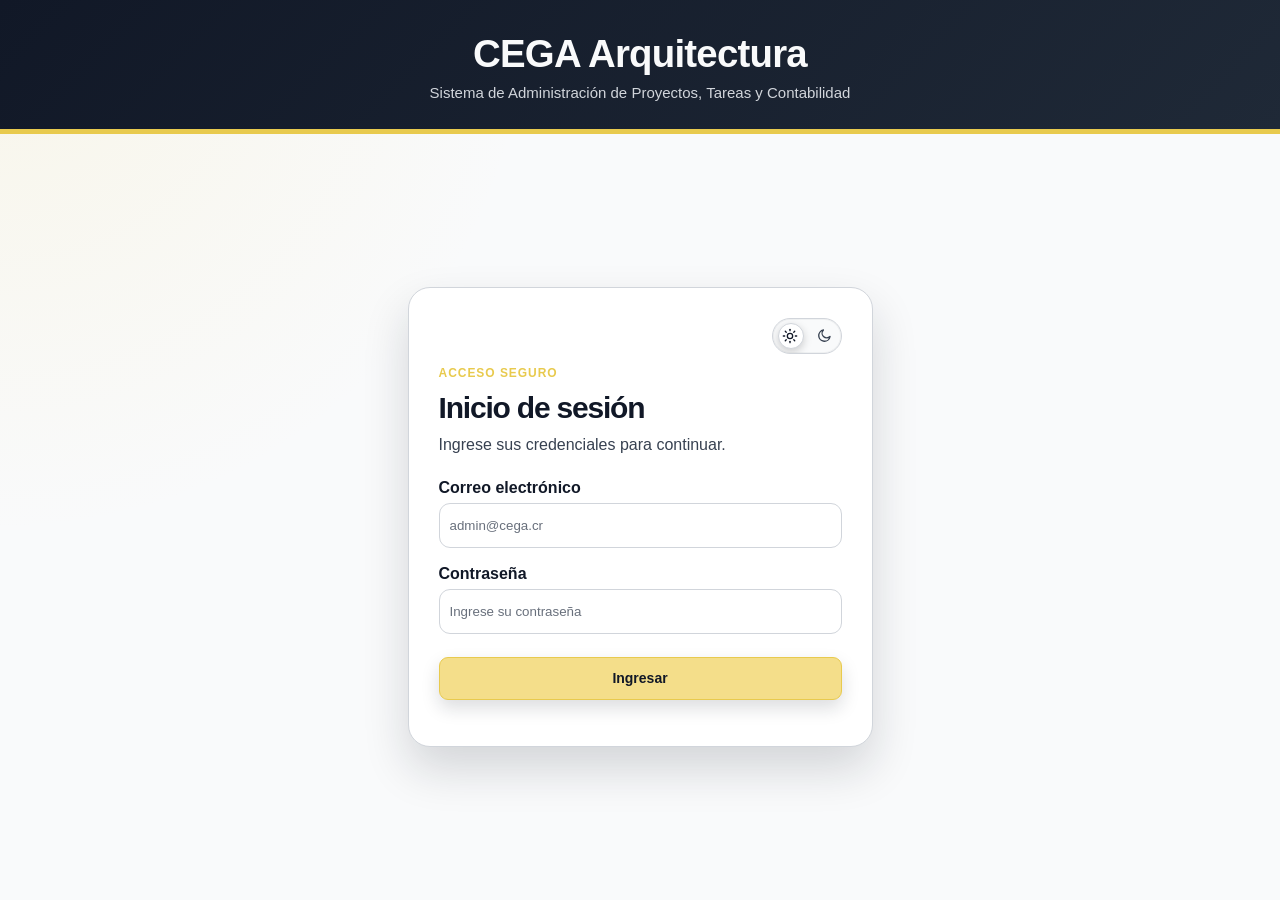
==== commit 9c0fbbc2: "solucion errores y arreglos minimos" ====
--- a/Arquitectura.API/wwwroot/frontend/login.html
+++ b/Arquitectura.API/wwwroot/frontend/login.html
@@ -3,53 +3,45 @@
 <head>
     <meta charset="UTF-8">
     <title>Login - CEGA</title>
-    <script src="js/theme.js?v=37"></script>
-    <link rel="stylesheet" href="css/styles.css?v=37">
+    <script src="js/theme.js?v=41"></script>
+    <link rel="stylesheet" href="css/styles.css?v=41">
 </head>
-<body>
+<body class="login-page">
 
-    <header class="main-header">
-        <h1>CEGA - Inicio de Sesión</h1>
-        <p>Ingrese sus credenciales para acceder al sistema</p>
+    <header class="main-header login-header">
+        <h1>CEGA Arquitectura</h1>
+        <p>Sistema de Administración de Proyectos, Tareas y Contabilidad</p>
     </header>
 
-    <main class="home-container login-layout">
-        <section class="card login-card">
+    <main class="login-shell">
+        <section class="card login-card login-card-single">
             <div class="login-theme-row">
                 <button class="theme-toggle" type="button" data-theme-toggle>Modo oscuro</button>
             </div>
-            <h2>Acceso al sistema</h2>
 
-            <div class="form-group">
-                <label>Correo electrónico</label>
-                <input type="email" id="email" placeholder="Ingrese su correo">
+            <div class="login-title-block">
+                <p class="eyebrow">Acceso seguro</p>
+                <h2>Inicio de sesión</h2>
+                <p>Ingrese sus credenciales para continuar.</p>
             </div>
 
             <div class="form-group">
-                <label>Contraseña</label>
-                <input type="password" id="password" placeholder="Ingrese su contraseña">
+                <label for="email">Correo electrónico</label>
+                <input type="email" id="email" placeholder="admin@cega.cr" autocomplete="username">
             </div>
 
-            <button class="btn-primary" onclick="iniciarSesion()">Ingresar</button>
+            <div class="form-group">
+                <label for="password">Contraseña</label>
+                <input type="password" id="password" placeholder="Ingrese su contraseña" autocomplete="current-password">
+            </div>
+
+            <button class="btn-primary login-submit" type="button" onclick="iniciarSesion()">Ingresar</button>
 
             <p id="mensajeLogin" class="message"></p>
         </section>
-
-        <section class="card login-help-card">
-            <h2>Acceso según rol</h2>
-            <p>
-                El sistema permite ingresar como administrador o empleado.
-            </p>
-            <p>
-                El administrador puede consultar todos los módulos y todos los proyectos.
-            </p>
-            <p>
-                El empleado solo podrá visualizar los proyectos donde se encuentre asignado.
-            </p>
-        </section>
     </main>
 
-    <script src="js/auth.js?v=37"></script>
+    <script src="js/auth.js?v=41"></script>
 
 </body>
-</html>+</html>
--- a/Arquitectura.API/wwwroot/frontend/css/styles.css
+++ b/Arquitectura.API/wwwroot/frontend/css/styles.css
@@ -1,9 +1,3 @@
-/* ============================================================
-   CEGA - Frontend base
-   Paleta oficial según DN01 Documento de Arquitectura
-   Fuentes sugeridas: Inter / Roboto / Open Sans
-   ============================================================ */
-
 :root {
     --color-accent: #E8CA4E;
     --color-accent-soft: #F4DE8A;
@@ -389,10 +383,6 @@
     color: var(--color-danger);
 }
 
-/* ============================================================
-   Contabilidad / RNF-008
-   ============================================================ */
-
 .dashboard-grid {
     display: grid;
     grid-template-columns: repeat(auto-fit, minmax(180px, 1fr));
@@ -464,8 +454,6 @@
     margin: 18px 0;
 }
 
-
-/* Mejoras visuales: switch, textos largos y separación de botones */
 
 .button-row,
 .button-group,
@@ -593,10 +581,6 @@
 }
 
 
-/* ============================================================
-   Ajustes visuales finales - v8
-   ============================================================ */
-
 :root[data-theme="dark"] .navbar a:hover,
 :root[data-theme="dark"] .navbar a:focus-visible {
     background: var(--color-accent);
@@ -697,10 +681,6 @@
     }
 }
 
-
-/* ============================================================
-   Ajustes v16 - Header, sesión y login
-   ============================================================ */
 
 .navbar {
     min-height: 62px;
@@ -844,10 +824,6 @@
 }
 
 
-
-/* ============================================================
-   Ajustes v17 - Header, sesión y footer profesional
-   ============================================================ */
 
 .navbar {
     display: flex;
@@ -978,10 +954,6 @@
 }
 
 
-/* ============================================================
-   Ajustes v23 - Proyectos completos, contabilidad empleados e inicio
-   ============================================================ */
-
 .home-container {
     max-width: 980px;
     grid-template-columns: repeat(auto-fit, minmax(320px, 1fr));
@@ -1045,10 +1017,6 @@
     }
 }
 
-
-/* ============================================================
-   Ajustes v24 - Inicio, crear proyecto y vista completa
-   ============================================================ */
 
 .home-clean {
     max-width: 980px;
@@ -1145,10 +1113,6 @@
 }
 
 
-/* ============================================================
-   Ajustes v25 - Footer siempre al pie de la página
-   ============================================================ */
-
 html {
     min-height: 100%;
 }
@@ -1175,10 +1139,6 @@
     margin-top: auto;
 }
 
-
-/* ============================================================
-   Ajustes v26 - Evitar cards estiradas en Inicio
-   ============================================================ */
 
 .home-container.home-clean {
     flex: 1 0 auto;
@@ -1201,10 +1161,6 @@
     margin-top: 24px;
 }
 
-
-/* ============================================================
-   Ajustes v27 - Formularios anchos y sin slider innecesario
-   ============================================================ */
 
 .wide-form-view .container,
 .project-full-view .container {
@@ -1289,10 +1245,6 @@
     }
 }
 
-
-/* ============================================================
-   Ajustes v28 - Dashboard analítico
-   ============================================================ */
 
 .dashboard-analytics-page .main-header {
     display: none;
@@ -1669,10 +1621,6 @@
 }
 
 
-/* ============================================================
-   Ajustes v29 - Estilo profesional para módulos y sin emoticonos
-   ============================================================ */
-
 .module-hidden-header {
     display: none;
 }
@@ -1892,10 +1840,6 @@
 }
 
 
-/* ============================================================
-   Ajustes v30 - Leyenda de gráfico con check activo/inactivo
-   ============================================================ */
-
 .chart-toggle-legend {
     display: flex;
     align-items: center;
@@ -1965,10 +1909,6 @@
 }
 
 
-/* ============================================================
-   Ajustes v31 - Dashboard final y alineación de módulos
-   ============================================================ */
-
 .dashboard-brand-nav {
     min-width: 110px;
 }
@@ -2120,10 +2060,6 @@
 }
 
 
-/* ============================================================
-   Ajustes v32 - Actividad en navbar y movimientos extendidos
-   ============================================================ */
-
 .dashboard-brand-nav {
     display: flex;
     align-items: center;
@@ -2207,11 +2143,6 @@
 }
 
 
-/* ============================================================
-   Ajustes v33 - Movimientos full width y colores diferenciados
-   ============================================================ */
-
-/* Íconos KPI con colores distintos */
 .icon-projects {
     color: #3B82F6;
     background: rgba(59, 130, 246, 0.16);
@@ -2236,7 +2167,6 @@
     border-color: rgba(239, 68, 68, 0.34);
 }
 
-/* Actividad operativa en navbar con color propio */
 .navbar-task-pill {
     background: rgba(34, 197, 94, 0.13);
     border-color: rgba(34, 197, 94, 0.36);
@@ -2259,7 +2189,6 @@
     border-color: rgba(134, 239, 172, 0.30);
 }
 
-/* Últimos movimientos ocupa todo el ancho del dashboard */
 .analytics-panel-movements-wide {
     grid-column: 1 / -1;
 }
@@ -2274,7 +2203,6 @@
     min-height: 92px;
 }
 
-/* Alineación visual de paneles superiores */
 .analytics-layout {
     align-items: stretch;
 }
@@ -2283,7 +2211,6 @@
     min-height: 100%;
 }
 
-/* Ajuste responsive */
 @media (max-width: 1180px) {
     .analytics-panel-movements-wide {
         grid-column: 1 / -1;
@@ -2301,11 +2228,6 @@
 }
 
 
-/* ============================================================
-   Ajustes v34 - Contraste de botones en modo oscuro/claro
-   ============================================================ */
-
-/* Botones de acciones principales tipo guardar/terminar */
 .btn-secondary,
 button.btn-secondary,
 a.btn-secondary,
@@ -2324,7 +2246,6 @@
     box-shadow: 0 8px 18px rgba(37, 99, 235, 0.22) !important;
 }
 
-/* Botones primarios y de editar con amarillo oficial y texto oscuro */
 .btn-primary,
 button.btn-primary,
 a.btn-primary,
@@ -2342,7 +2263,6 @@
     border: 1px solid var(--color-accent) !important;
 }
 
-/* Botones peligrosos siempre legibles */
 .btn-danger,
 button.btn-danger,
 a.btn-danger {
@@ -2351,7 +2271,6 @@
     border: 1px solid #DC2626 !important;
 }
 
-/* Estados hover sin perder contraste */
 .btn-secondary:hover,
 button.btn-secondary:hover,
 a.btn-secondary:hover {
@@ -2376,7 +2295,6 @@
     color: #FFFFFF !important;
 }
 
-/* Botones dentro de tablas y formularios */
 .table-container .btn-secondary,
 .table-container .btn-warning,
 .table-container .btn-primary,
@@ -2389,7 +2307,6 @@
     font-weight: 900;
 }
 
-/* Modo oscuro: mantener fondos claros/saturados para evitar oscuro sobre oscuro */
 :root[data-theme="dark"] .btn-secondary,
 :root[data-theme="dark"] button.btn-secondary,
 :root[data-theme="dark"] a.btn-secondary {
@@ -2410,13 +2327,6 @@
 }
 
 
-/* ============================================================
-   Ajustes v35 - Botones usando solo paleta oficial CEGA
-   Paleta:
-   #E8CA4E, #F4DE8A, #111827, #1F2937, #374151, #F9FAFB, #D1D5DB
-   ============================================================ */
-
-/* Acción principal: amarillo oficial */
 .btn-primary,
 button.btn-primary,
 a.btn-primary,
@@ -2435,7 +2345,6 @@
     box-shadow: 0 8px 18px rgba(17, 24, 39, 0.16) !important;
 }
 
-/* Acción de guardar/terminar/confirmar: gris oficial con texto claro */
 .btn-secondary,
 button.btn-secondary,
 a.btn-secondary,
@@ -2454,7 +2363,6 @@
     box-shadow: 0 8px 18px rgba(17, 24, 39, 0.18) !important;
 }
 
-/* Acción de cancelar/eliminar: oscuro oficial con texto claro */
 .btn-danger,
 button.btn-danger,
 a.btn-danger {
@@ -2464,7 +2372,6 @@
     box-shadow: 0 8px 18px rgba(17, 24, 39, 0.20) !important;
 }
 
-/* Hover con colores de la misma paleta */
 .btn-primary:hover,
 button.btn-primary:hover,
 a.btn-primary:hover,
@@ -2492,7 +2399,6 @@
     border-color: #D1D5DB !important;
 }
 
-/* Modo oscuro: mantener contraste con la misma paleta oficial */
 :root[data-theme="dark"] .btn-primary,
 :root[data-theme="dark"] button.btn-primary,
 :root[data-theme="dark"] a.btn-primary,
@@ -2520,7 +2426,6 @@
     border-color: #D1D5DB !important;
 }
 
-/* Botón cerrar sesión: sobrio, sin rojo externo */
 .session-box .btn-danger,
 :root[data-theme="dark"] .session-box .btn-danger {
     background: #111827 !important;
@@ -2534,19 +2439,10 @@
     color: #F9FAFB !important;
 }
 
-/* Botones pequeños de tablas */
 .btn-small {
     font-weight: 900;
 }
 
-
-/* ============================================================
-   Ajustes v36 - Botones consistentes
-   Regla visual:
-   - Acciones generales: amarillo brillante
-   - Agregar/crear/registrar: verde
-   - Quitar/eliminar/cancelar: rojo
-   ============================================================ */
 
 :root {
     --btn-yellow: #F4DE8A;
@@ -2560,7 +2456,6 @@
     --btn-red-border: #EF4444;
 }
 
-/* Por defecto, todos los botones de acción usan el mismo amarillo brillante */
 .btn-primary,
 button.btn-primary,
 a.btn-primary,
@@ -2586,7 +2481,6 @@
     font-weight: 900;
 }
 
-/* Acciones de agregar / crear / registrar: mismo verde en todo el sistema */
 #btnNuevoProyecto,
 #linkCrearProyecto,
 a[href*="crear-proyecto"],
@@ -2607,7 +2501,6 @@
     box-shadow: 0 8px 18px rgba(22, 163, 74, 0.22) !important;
 }
 
-/* Acciones de quitar / eliminar / cancelar: mismo rojo en todo el sistema */
 .btn-danger,
 button.btn-danger,
 a.btn-danger,
@@ -2625,7 +2518,6 @@
     font-weight: 900;
 }
 
-/* Cerrar sesión se mantiene sobrio, no rojo de eliminación */
 .session-box .btn-danger,
 :root[data-theme="dark"] .session-box .btn-danger {
     background: #374151 !important;
@@ -2634,7 +2526,6 @@
     box-shadow: none !important;
 }
 
-/* Hover consistente */
 .btn-primary:hover,
 button.btn-primary:hover,
 a.btn-primary:hover,
@@ -2685,7 +2576,6 @@
     border-color: #D1D5DB !important;
 }
 
-/* Modo oscuro: conservar los mismos tonos para consistencia */
 :root[data-theme="dark"] .btn-primary,
 :root[data-theme="dark"] button.btn-primary,
 :root[data-theme="dark"] a.btn-primary,
@@ -2730,11 +2620,6 @@
 }
 
 
-/* ============================================================
-   Ajustes v37 - Nómina sin aura verde y edición de transacciones
-   ============================================================ */
-
-/* Procesar nómina no es agregar/quitar: usa amarillo general y sin aura verde */
 button[onclick*="procesarNomina"],
 .accounting-module-page button[onclick*="procesarNomina"],
 :root[data-theme="dark"] button[onclick*="procesarNomina"],
@@ -2745,7 +2630,6 @@
     box-shadow: 0 8px 18px rgba(17, 24, 39, 0.15) !important;
 }
 
-/* Botones de edición del historial: amarillo general, consistente y clickeable */
 #tablaTransacciones button[onclick*="editarTransaccion"],
 #tablaTransaccionesProyecto button[onclick*="editarTransaccion"] {
     background: var(--btn-yellow, #F4DE8A) !important;
@@ -2754,3 +2638,111 @@
     box-shadow: 0 6px 14px rgba(17, 24, 39, 0.12) !important;
     cursor: pointer;
 }
+
+.login-page {
+    min-height: 100vh;
+    display: flex;
+    flex-direction: column;
+    background:
+        radial-gradient(circle at top left, rgba(244, 222, 138, 0.16), transparent 34%),
+        linear-gradient(135deg, var(--color-bg), var(--color-surface-alt));
+}
+
+.login-header {
+    padding: 32px 24px 28px;
+}
+
+.login-header h1 {
+    font-size: clamp(28px, 3vw, 42px);
+}
+
+.login-header p {
+    font-size: 15px;
+}
+
+.login-shell {
+    flex: 1 0 auto;
+    width: min(100%, 1120px);
+    margin: 0 auto;
+    display: flex;
+    align-items: center;
+    justify-content: center;
+    padding: 44px 24px;
+}
+
+.login-card-single {
+    width: min(100%, 465px);
+    max-width: 465px;
+    padding: 30px;
+    border-radius: 22px;
+    border: 1px solid var(--color-border);
+    box-shadow: 0 22px 46px rgba(17, 24, 39, 0.16);
+}
+
+.login-title-block {
+    margin-bottom: 22px;
+}
+
+.login-title-block .eyebrow {
+    margin: 0 0 8px;
+    color: var(--color-accent);
+    font-size: 12px;
+    font-weight: 900;
+    letter-spacing: 0.08em;
+    text-transform: uppercase;
+}
+
+.login-title-block h2 {
+    margin: 0;
+    color: var(--color-text);
+    font-size: 30px;
+    letter-spacing: -0.04em;
+}
+
+.login-title-block p {
+    margin: 8px 0 0;
+    color: var(--color-text-secondary);
+}
+
+.login-card-single .form-group {
+    margin-bottom: 17px;
+}
+
+.login-card-single input {
+    height: 45px;
+    border-radius: 11px;
+}
+
+.login-submit {
+    width: 100%;
+    justify-content: center;
+    margin-top: 6px;
+    padding: 12px 16px !important;
+    font-size: 15px;
+}
+
+.login-card-single .message {
+    margin-top: 15px;
+    text-align: center;
+}
+
+.login-help-card {
+    display: none !important;
+}
+
+:root[data-theme="dark"] .login-page {
+    background:
+        radial-gradient(circle at top left, rgba(244, 222, 138, 0.10), transparent 34%),
+        linear-gradient(135deg, #0B1220, #111827 58%, #0F172A);
+}
+
+@media (max-width: 720px) {
+    .login-shell {
+        padding: 28px 16px;
+        align-items: flex-start;
+    }
+
+    .login-card-single {
+        padding: 24px;
+    }
+}
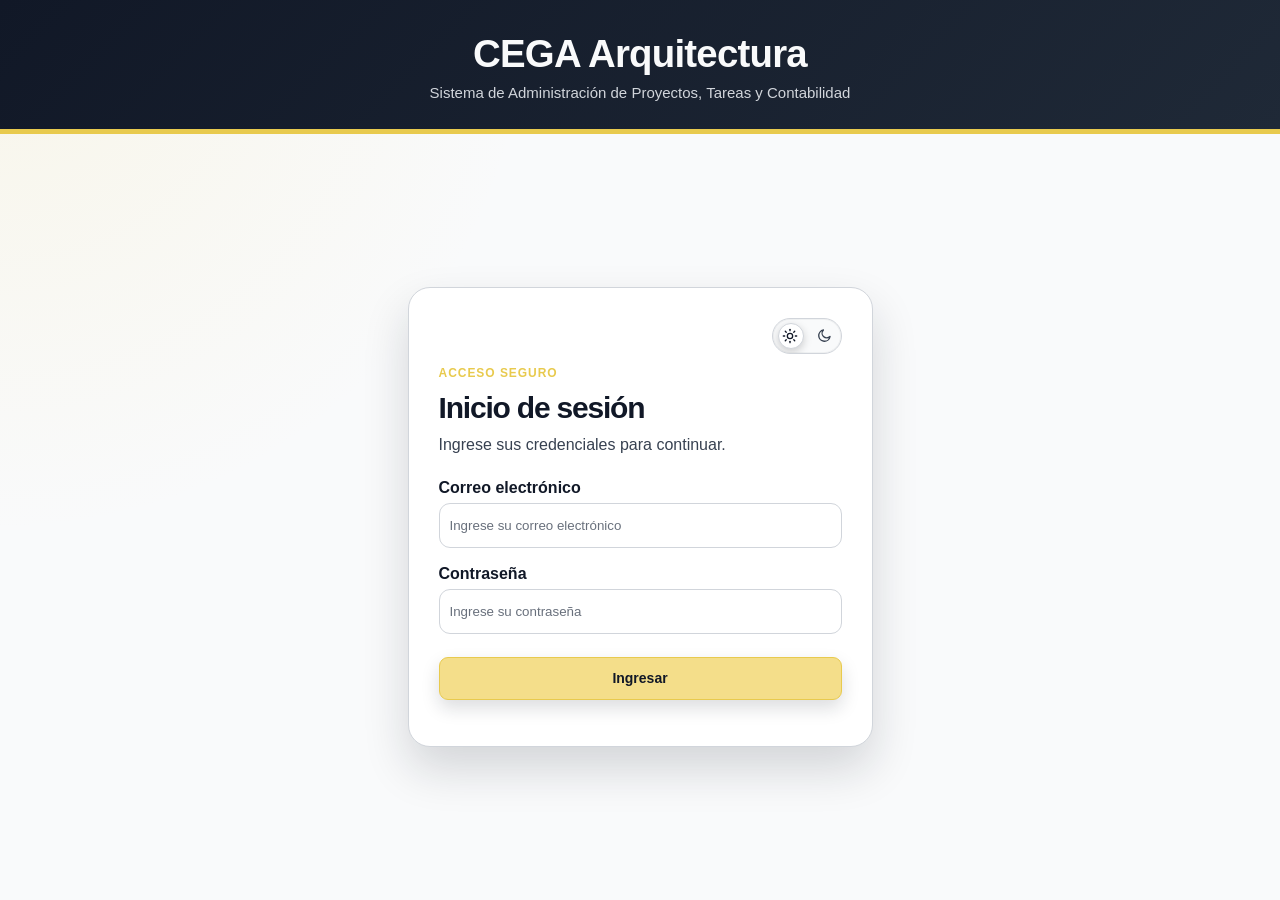
==== commit f0dfd9ca: "cambios menores" ====
--- a/Arquitectura.API/wwwroot/frontend/login.html
+++ b/Arquitectura.API/wwwroot/frontend/login.html
@@ -27,7 +27,7 @@
 
             <div class="form-group">
                 <label for="email">Correo electrónico</label>
-                <input type="email" id="email" placeholder="admin@cega.cr" autocomplete="username">
+                <input type="email" id="email" placeholder="Ingrese su correo electrónico" autocomplete="username">
             </div>
 
             <div class="form-group">
